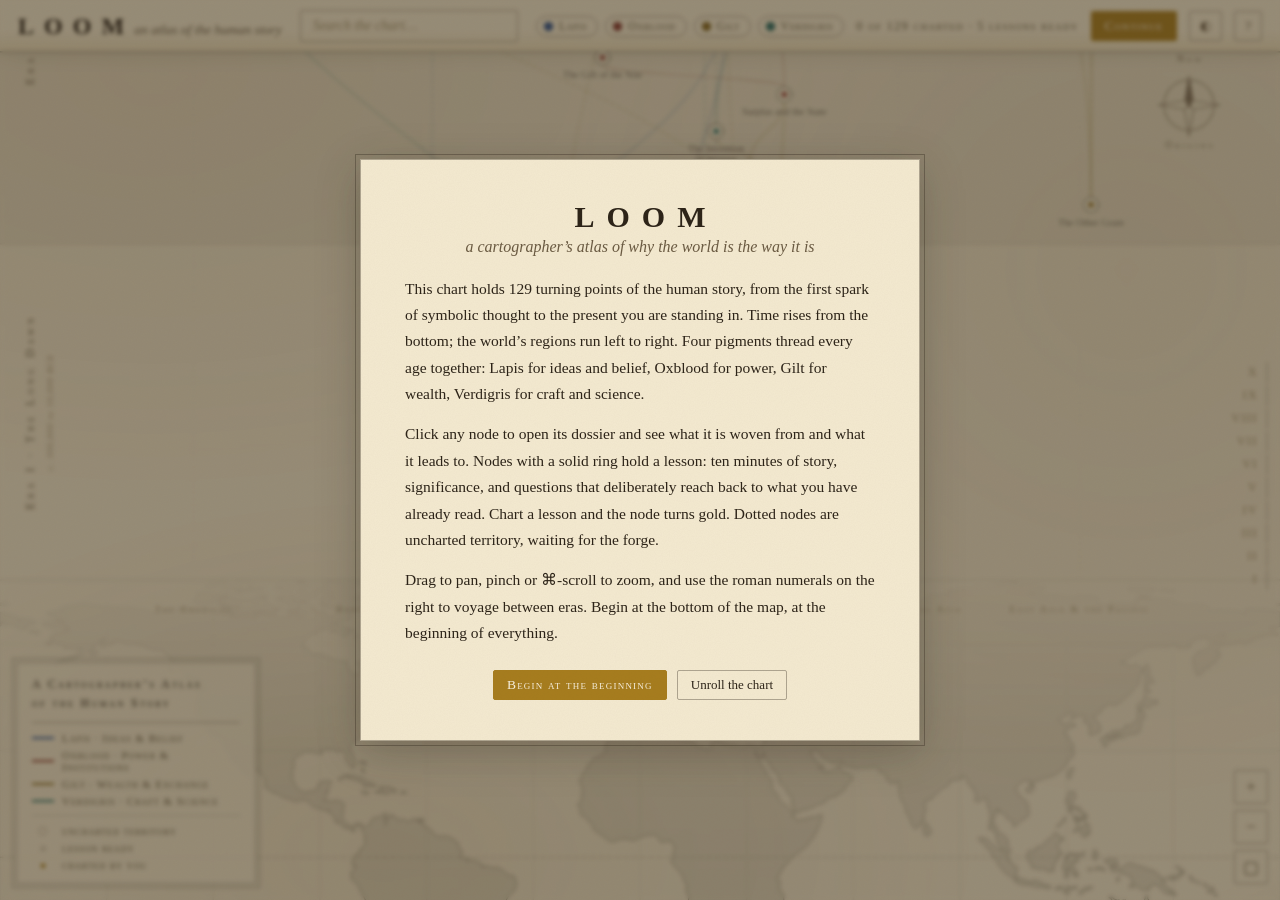
==== index.html @ 5917a0c5 "app: set the chart between two worlds Renders Natural Earth coastlines (public domain, 110m) as an e" ====
<!doctype html>
<html lang="en">
<head>
<meta charset="utf-8" />
<meta name="viewport" content="width=device-width, initial-scale=1" />
<title>Loom · A Cartographer’s Atlas of the Human Story</title>
<link rel="icon" href="data:image/svg+xml,%3Csvg xmlns='http://www.w3.org/2000/svg' viewBox='0 0 100 100'%3E%3Crect width='100' height='100' rx='18' fill='%23efe3c8'/%3E%3Cg stroke='%232c2318' fill='none' stroke-width='6'%3E%3Cpath d='M30 82 V 18 M50 82 V 18 M70 82 V 18' stroke='%23a67c1e'/%3E%3Cpath d='M18 34 H 82 M18 52 H 82 M18 70 H 82'/%3E%3C/g%3E%3C/svg%3E" />
<link rel="stylesheet" href="styles.css" />
</head>
<body>
  <header id="bar">
    <div class="bar-title">
      <h1>LOOM</h1>
      <span class="bar-sub">an atlas of the human story</span>
    </div>
    <div class="bar-search">
      <input id="search" type="search" placeholder="Search the chart…" autocomplete="off" spellcheck="false" />
      <div id="search-results" hidden></div>
    </div>
    <div class="bar-tools">
      <div id="thread-chips" title="Filter by thread"></div>
      <span id="progress" class="bar-progress"></span>
      <button id="continue-btn" class="btn btn-gilt">Continue</button>
      <button id="lamp-btn" class="btn btn-ghost" title="Lamplight (night) mode">◐</button>
      <button id="help-btn" class="btn btn-ghost" title="About this chart">?</button>
    </div>
  </header>

  <main id="chart-wrap">
    <svg id="chart" role="application" aria-label="The Loom chart"></svg>

    <nav id="era-rail" aria-label="Voyage to an era"></nav>

    <div id="compass" aria-hidden="true">
      <svg viewBox="0 0 100 100">
        <circle cx="50" cy="50" r="34" fill="none" stroke="currentColor" stroke-width="1.5" opacity=".8"/>
        <circle cx="50" cy="50" r="3" fill="currentColor"/>
        <path d="M50 8 L56 44 L50 50 L44 44 Z" fill="currentColor"/>
        <path d="M50 92 L56 56 L50 50 L44 56 Z" fill="none" stroke="currentColor" stroke-width="1.2"/>
        <path d="M8 50 L44 44 L50 50 L44 56 Z M92 50 L56 44 L50 50 L56 56 Z" fill="none" stroke="currentColor" stroke-width="1"/>
      </svg>
      <span class="compass-now">Now</span>
      <span class="compass-origins">Origins</span>
    </div>

    <div id="cartouche">
      <div class="cart-title">A Cartographer’s Atlas<br/>of the Human Story</div>
      <div class="cart-rule"></div>
      <div class="cart-legend" id="legend"></div>
    </div>

    <div id="zoom-tools">
      <button id="zoom-in" class="btn btn-ghost" title="Zoom in">+</button>
      <button id="zoom-out" class="btn btn-ghost" title="Zoom out">−</button>
      <button id="zoom-fit" class="btn btn-ghost" title="See the whole chart">▢</button>
    </div>

    <div id="tip" hidden></div>
  </main>

  <aside id="dossier" hidden></aside>

  <div id="reader" hidden></div>

  <div id="intro" hidden></div>

  <!-- data -->
  <script src="data/worldmap.js"></script>
  <script src="data/graph-core.js"></script>
  <script src="data/eras/01-long-dawn.js"></script>
  <script src="data/eras/02-seeds-and-cities.js"></script>
  <script src="data/eras/03-axial-age.js"></script>
  <script src="data/eras/04-empires-and-faiths.js"></script>
  <script src="data/eras/05-believing-world.js"></script>
  <script src="data/eras/06-woven-world.js"></script>
  <script src="data/eras/07-great-convergence.js"></script>
  <script src="data/eras/08-great-divergence.js"></script>
  <script src="data/eras/09-world-machine.js"></script>
  <script src="data/eras/10-unfinished-present.js"></script>
  <script src="data/lessons/_manifest.js"></script>

  <!-- app -->
  <script src="js/map.js"></script>
  <script src="js/reader.js"></script>
  <script src="js/app.js"></script>
  <script src="js/boot.js"></script>
</body>
</html>
---- styles.css ----
/* ============================================================
   LOOM · design system — a cartographer's atlas
   Pigments: Lapis (ideas) · Oxblood (power) · Gilt (wealth) · Verdigris (craft)
   ============================================================ */

:root {
  --parchment: #efe3c6;
  --parchment-deep: #e7d7b2;
  --paper: #f7efdd;
  --card: #f3e9d0;
  --ink: #2c2318;
  --ink-soft: #6a5a42;
  --ink-faint: #a08c68;
  --line: rgba(44, 35, 24, 0.35);
  --line-faint: rgba(44, 35, 24, 0.16);
  --gilt: #a67c1e;
  --gilt-bright: #c29b2a;
  --seal: #8c3b2e;
  --th-ideas: #34558b;
  --th-power: #8c3b2e;
  --th-wealth: #8a6a1f;
  --th-craft: #2e6e63;
  --shadow: 0 10px 40px rgba(44, 35, 24, 0.28);
  --serif: 'Iowan Old Style', 'Palatino Linotype', Palatino, 'Book Antiqua', Georgia, serif;
}

body.lamplight {
  --parchment: #211a10;
  --parchment-deep: #191307;
  --paper: #2a2214;
  --card: #251e11;
  --ink: #e8dbba;
  --ink-soft: #b5a37e;
  --ink-faint: #7c6c50;
  --line: rgba(232, 219, 186, 0.4);
  --line-faint: rgba(232, 219, 186, 0.14);
  --gilt: #c9a34a;
  --gilt-bright: #e0bc55;
  --seal: #c96f5c;
  --th-ideas: #7f97cf;
  --th-power: #cf7f6d;
  --th-wealth: #c9a34a;
  --th-craft: #6fae9f;
  --shadow: 0 10px 40px rgba(0, 0, 0, 0.6);
}

* { box-sizing: border-box; margin: 0; padding: 0; }

[hidden] { display: none !important; }

html, body { height: 100%; }

body {
  font-family: var(--serif);
  background: var(--parchment);
  color: var(--ink);
  overflow: hidden;
  transition: background 0.4s ease, color 0.4s ease;
}

/* aged-paper atmosphere: blotches + vignette, then grain over everything */
body::before {
  content: '';
  position: fixed; inset: 0; z-index: 0; pointer-events: none;
  background:
    radial-gradient(1200px 700px at 12% 8%, rgba(140, 100, 40, 0.07), transparent 60%),
    radial-gradient(900px 900px at 88% 30%, rgba(120, 80, 30, 0.06), transparent 60%),
    radial-gradient(1000px 600px at 30% 95%, rgba(140, 100, 40, 0.08), transparent 60%),
    radial-gradient(140% 120% at 50% 45%, transparent 55%, rgba(70, 48, 16, 0.16) 100%);
}
body::after {
  content: '';
  position: fixed; inset: 0; z-index: 300; pointer-events: none; opacity: 0.55;
  background-image: url("data:image/svg+xml,%3Csvg xmlns='http://www.w3.org/2000/svg' width='260' height='260'%3E%3Cfilter id='n'%3E%3CfeTurbulence type='fractalNoise' baseFrequency='0.85' numOctaves='2' stitchTiles='stitch'/%3E%3CfeColorMatrix values='0 0 0 0 0.2 0 0 0 0 0.15 0 0 0 0 0.05 0 0 0 0.06 0'/%3E%3C/filter%3E%3Crect width='260' height='260' filter='url(%23n)'/%3E%3C/svg%3E");
}

button { font-family: inherit; color: inherit; }

/* ---------------- header bar ---------------- */
#bar {
  position: relative; z-index: 20;
  display: flex; align-items: center; gap: 18px;
  padding: 10px 18px 9px;
  border-bottom: 1px solid var(--line);
  box-shadow: 0 1px 0 var(--line-faint), 0 4px 18px rgba(44, 35, 24, 0.1);
  background: linear-gradient(var(--parchment), var(--parchment) 60%, var(--parchment-deep));
}
.bar-title { display: flex; align-items: baseline; gap: 10px; white-space: nowrap; }
.bar-title h1 { font-size: 24px; letter-spacing: 0.42em; font-weight: 600; margin-right: -0.42em; }
.bar-sub { font-style: italic; color: var(--ink-soft); font-size: 13.5px; }

.bar-search { position: relative; flex: 1; max-width: 430px; }
#search {
  width: 100%; font-family: inherit; font-size: 14px; color: var(--ink);
  background: transparent; border: 1px solid var(--line);
  border-radius: 2px; padding: 7px 12px; outline: none;
}
#search::placeholder { color: var(--ink-faint); font-style: italic; }
#search:focus { border-color: var(--gilt); box-shadow: 0 0 0 1px var(--gilt); }
#search-results {
  position: absolute; top: calc(100% + 6px); left: 0; right: 0; z-index: 60;
  background: var(--card); border: 1px solid var(--line); border-radius: 2px;
  box-shadow: var(--shadow); max-height: 330px; overflow: auto;
}
.sr-item { padding: 9px 12px; cursor: pointer; border-bottom: 1px solid var(--line-faint); }
.sr-item:hover, .sr-item.active { background: var(--parchment-deep); }
.sr-item .sr-title { font-size: 14.5px; }
.sr-item .sr-meta { font-size: 11.5px; color: var(--ink-soft); font-variant: small-caps; letter-spacing: 0.08em; }

.bar-tools { display: flex; align-items: center; gap: 12px; margin-left: auto; }
.bar-progress { font-size: 12.5px; color: var(--ink-soft); font-variant: small-caps; letter-spacing: 0.1em; white-space: nowrap; }

#thread-chips { display: flex; gap: 7px; }
.chip {
  display: flex; align-items: center; gap: 6px;
  border: 1px solid var(--line); background: transparent; border-radius: 999px;
  padding: 3.5px 10px 3.5px 7px; font-size: 11.5px; cursor: pointer;
  color: var(--ink-soft); font-variant: small-caps; letter-spacing: 0.07em;
  transition: all 0.15s ease;
}
.chip .dot { width: 9px; height: 9px; border-radius: 50%; background: var(--c); box-shadow: inset 0 0 0 1px rgba(0,0,0,0.25); }
.chip.on { background: var(--c); color: var(--paper); border-color: var(--c); }
.chip.on .dot { background: var(--paper); }
body.lamplight .chip.on { color: #16110a; }

.btn {
  border: 1px solid var(--line); background: transparent; cursor: pointer;
  border-radius: 2px; padding: 6px 13px; font-size: 13px;
  transition: all 0.15s ease;
}
.btn:hover { border-color: var(--ink-soft); background: var(--parchment-deep); }
.btn-gilt {
  background: var(--gilt); border-color: var(--gilt); color: var(--paper);
  font-variant: small-caps; letter-spacing: 0.09em; font-size: 13.5px;
}
body.lamplight .btn-gilt { color: #16110a; }
.btn-gilt:hover { background: var(--gilt-bright); border-color: var(--gilt-bright); color: var(--paper); }
body.lamplight .btn-gilt:hover { color: #16110a; }
.btn-ghost { padding: 6px 10px; color: var(--ink-soft); }

/* ---------------- chart ---------------- */
#chart-wrap { position: relative; z-index: 5; height: calc(100vh - 52px); }
#chart { width: 100%; height: 100%; display: block; cursor: grab; touch-action: none; }
#chart.panning { cursor: grabbing; }

/* the world, engraved: a map band below the oldest era and above the newest,
   so the whole chart reads as history rising between two earths */
.world-layer { pointer-events: none; }
.world-land {
  fill: var(--ink);
  fill-opacity: 0.10;
  stroke: var(--ink);
  stroke-opacity: 0.62;
  stroke-width: 1.1;
  stroke-linejoin: round;
}
.world-graticule line { stroke: var(--ink); stroke-opacity: 0.14; stroke-width: 1; }
.world-equator { stroke: var(--ink); stroke-opacity: 0.22; stroke-width: 1.4; stroke-dasharray: 7 6; }
body.lamplight .world-land { fill-opacity: 0.11; stroke-opacity: 0.45; }

.era-band { fill: var(--ink); opacity: 0; }
.era-band.alt { opacity: 0.045; }
.era-rule { stroke: var(--line-faint); stroke-width: 1; }
.era-label { fill: var(--ink-soft); font-variant: small-caps; letter-spacing: 0.34em; font-size: 15px; }
.era-span { fill: var(--ink-faint); font-size: 11px; letter-spacing: 0.12em; font-style: italic; }

.meridian { stroke: var(--line-faint); stroke-width: 1; stroke-dasharray: 1 7; }
.meridian-label { fill: var(--ink-faint); font-variant: small-caps; letter-spacing: 0.26em; font-size: 11.5px; text-anchor: middle; }

.wire { fill: none; stroke: var(--c, var(--ink-faint)); stroke-width: 1.3; opacity: 0.34; transition: opacity 0.25s ease, stroke-width 0.25s ease; }
.wire.t-echoes { stroke-dasharray: 5 4; }
.wire.t-collides { stroke-dasharray: 8 3 2 3; }

.node { cursor: pointer; }
.node .halo { fill: none; stroke: var(--gilt-bright); stroke-width: 2; opacity: 0; }
.node .core { fill: var(--parchment); stroke: var(--ink); stroke-width: 1.6; transition: fill 0.3s ease; }
.node.seed .core { stroke-dasharray: 2.6 2.8; stroke-width: 1.3; }
.node.seed .label { opacity: 0.72; }
.node.written .core { stroke-width: 2.2; }
.node .pip { fill: var(--c, var(--ink-faint)); }
.node.read .core { fill: var(--gilt); stroke-width: 2.2; }
.node.read .pip { fill: var(--paper); }
.node.next .halo { opacity: 1; animation: breathe 2.6s ease-in-out infinite; }
@keyframes breathe {
  0%, 100% { stroke-width: 2; r: 15; opacity: 0.9; }
  50% { stroke-width: 1; r: 20; opacity: 0.25; }
}
.node .label {
  fill: var(--ink); font-size: 12.5px; text-anchor: middle;
  paint-order: stroke; stroke: var(--parchment); stroke-width: 3px; stroke-linejoin: round;
  pointer-events: none;
}
.node .hit { fill: transparent; }

/* zoom tiers: hide labels when far out */
#chart.far .label { display: none; }
#chart.far .wire { stroke-width: 2; }

/* focus mode: hovering/selecting a node dims the rest of the world */
#chart.focused .wire { opacity: 0.05; }
#chart.focused .wire.lit { opacity: 0.95; stroke-width: 2; }
#chart.focused .node { opacity: 0.3; }
#chart.focused .node.lit { opacity: 1; }
#chart.focused.far .node.lit .label { display: block; }

/* thread filters */
#chart.filtered .node:not(.th-match) { opacity: 0.16; }
#chart.filtered .wire:not(.th-match) { opacity: 0.04; }

.node.selected .core { stroke: var(--gilt); stroke-width: 3; }

/* ---------------- overlays on the chart ---------------- */
#era-rail {
  position: absolute; right: 12px; top: 50%; transform: translateY(-50%); z-index: 15;
  display: flex; flex-direction: column; gap: 2px;
}
.rail-era {
  border: none; background: transparent; cursor: pointer;
  font-family: inherit; font-size: 12px; color: var(--ink-faint);
  padding: 3px 8px; text-align: right; letter-spacing: 0.12em;
  border-right: 2px solid var(--line-faint); border-radius: 0;
  transition: all 0.15s ease;
}
.rail-era:hover, .rail-era.here { color: var(--ink); border-right-color: var(--gilt); }

#compass {
  position: absolute; top: 16px; right: 54px; z-index: 10; width: 74px;
  color: var(--ink-soft); opacity: 0.85; pointer-events: none; text-align: center;
}
#compass svg { width: 74px; height: 74px; display: block; }
.compass-now, .compass-origins {
  display: block; font-size: 9.5px; font-variant: small-caps; letter-spacing: 0.3em; margin-left: 0.3em;
}
.compass-now { margin-top: -76px; transform: translateY(-12px); }
.compass-origins { transform: translateY(64px); }

#cartouche {
  position: absolute; left: 16px; bottom: 16px; z-index: 10;
  border: 1px solid var(--line); outline: 1px solid var(--line); outline-offset: 3px;
  background: color-mix(in srgb, var(--parchment) 82%, transparent);
  backdrop-filter: blur(2px);
  padding: 12px 15px; max-width: 240px;
}
.cart-title { font-variant: small-caps; letter-spacing: 0.2em; font-size: 12px; line-height: 1.6; }
.cart-rule { height: 1px; background: var(--line); margin: 9px 0; }
.cart-legend { display: grid; gap: 5px; font-size: 11px; color: var(--ink-soft); }
.leg-row { display: flex; align-items: center; gap: 8px; }
.leg-swatch { width: 22px; height: 0; border-top: 2px solid var(--c); flex: none; }
.leg-dot { width: 10px; height: 10px; border-radius: 50%; flex: none; }
.leg-name { font-variant: small-caps; letter-spacing: 0.09em; }
.leg-sep { height: 1px; background: var(--line-faint); margin: 3px 0; }

#zoom-tools { position: absolute; right: 12px; bottom: 16px; z-index: 15; display: flex; flex-direction: column; gap: 6px; }
#zoom-tools .btn { width: 34px; height: 34px; padding: 0; font-size: 17px; background: color-mix(in srgb, var(--parchment) 82%, transparent); }

#tip {
  position: fixed; z-index: 80; pointer-events: none;
  background: var(--ink); color: var(--parchment);
  padding: 7px 11px; border-radius: 2px; font-size: 12.5px; max-width: 280px;
  box-shadow: var(--shadow);
}
#tip .tip-date { opacity: 0.65; font-size: 11px; font-variant: small-caps; letter-spacing: 0.1em; }

/* ---------------- dossier panel ---------------- */
#dossier {
  position: fixed; top: 64px; right: 12px; bottom: 12px; width: 400px; z-index: 40;
  background: var(--card);
  border: 1px solid var(--line); outline: 1px solid var(--line); outline-offset: 3px;
  box-shadow: var(--shadow);
  overflow-y: auto; padding: 22px 24px 26px;
  animation: dossier-in 0.22s ease;
}
@keyframes dossier-in { from { transform: translateX(24px); opacity: 0; } to { transform: none; opacity: 1; } }

.dos-close {
  position: absolute; top: 10px; right: 10px;
  border: none; background: none; font-size: 19px; cursor: pointer; color: var(--ink-faint); padding: 4px 8px;
}
.dos-close:hover { color: var(--ink); }
.dos-era { font-size: 11px; font-variant: small-caps; letter-spacing: 0.22em; color: var(--gilt); }
.dos-title { font-size: 26px; line-height: 1.15; margin: 7px 0 3px; font-weight: 600; }
.dos-date { font-size: 13px; color: var(--ink-soft); font-style: italic; }
.dos-region { font-size: 11px; color: var(--ink-faint); font-variant: small-caps; letter-spacing: 0.16em; margin-top: 2px; }
.dos-threads { display: flex; gap: 6px; flex-wrap: wrap; margin: 12px 0; }
.dos-thread {
  font-size: 10.5px; font-variant: small-caps; letter-spacing: 0.1em;
  color: var(--paper); background: var(--c); border-radius: 999px; padding: 2.5px 9px;
}
body.lamplight .dos-thread { color: #16110a; }
.dos-hook { font-style: italic; font-size: 15.5px; line-height: 1.5; color: var(--ink-soft); margin: 12px 0; }
.dos-summary { font-size: 14.5px; line-height: 1.62; margin-bottom: 16px; }
.dos-head {
  font-size: 11.5px; font-variant: small-caps; letter-spacing: 0.24em; color: var(--ink-soft);
  border-bottom: 1px solid var(--line-faint); padding-bottom: 5px; margin: 18px 0 10px;
}
.dos-conn { margin-bottom: 12px; }
.conn-link {
  background: none; border: none; padding: 0; cursor: pointer;
  font-family: inherit; font-size: 14px; color: var(--ink); text-align: left;
}
.conn-link:hover { color: var(--gilt); }
.conn-link .conn-type { font-size: 10.5px; font-variant: small-caps; letter-spacing: 0.12em; color: var(--c, var(--ink-faint)); margin-right: 6px; }
.conn-why { font-size: 12.5px; color: var(--ink-soft); line-height: 1.5; margin-top: 2px; }
.dos-cta { margin-top: 20px; }
.dos-cta .btn { width: 100%; padding: 11px; font-size: 15px; }
.dos-charted { text-align: center; font-size: 12px; color: var(--gilt); font-variant: small-caps; letter-spacing: 0.18em; margin-top: 8px; }
.dos-forge {
  border: 1px dashed var(--line); padding: 12px 14px; margin-top: 8px; font-size: 13px; color: var(--ink-soft); line-height: 1.55;
}
.dos-forge code {
  display: block; font-size: 12.5px; background: var(--parchment-deep); color: var(--ink);
  padding: 6px 9px; margin: 8px 0 4px; border-radius: 2px; user-select: all;
}
.dos-forge .forge-hint { font-size: 11.5px; color: var(--ink-faint); font-style: italic; }

/* ---------------- reader ---------------- */
#reader {
  position: fixed; inset: 0; z-index: 100; overflow-y: auto;
  background: var(--paper);
}
.reader-close {
  position: fixed; top: 18px; right: 22px; z-index: 110;
  border: 1px solid var(--line); background: var(--paper); border-radius: 50%;
  width: 40px; height: 40px; font-size: 17px; cursor: pointer; color: var(--ink-soft);
}
.reader-close:hover { color: var(--ink); border-color: var(--ink-soft); }
.page { max-width: 680px; margin: 0 auto; padding: 64px 28px 120px; }
.page-era { text-align: center; font-size: 12px; font-variant: small-caps; letter-spacing: 0.3em; color: var(--gilt); }
.page-title { text-align: center; font-size: 40px; line-height: 1.12; font-weight: 600; margin: 14px 0 8px; }
.page-date { text-align: center; font-style: italic; color: var(--ink-soft); font-size: 15px; }
.page-threads { display: flex; justify-content: center; gap: 7px; margin: 14px 0 8px; }
.page-context {
  text-align: center; font-style: italic; color: var(--ink-soft); font-size: 14.5px;
  margin: 26px 0 10px;
}
.orn { text-align: center; color: var(--gilt); font-size: 15px; letter-spacing: 0.6em; margin: 30px 0; }
.page p { font-size: 17.5px; line-height: 1.74; margin-bottom: 1.15em; }
.page .story p:first-of-type::first-letter {
  font-size: 3.4em; line-height: 0.82; float: left; padding: 6px 8px 0 0; color: var(--gilt); font-weight: 600;
}
.sec-head {
  font-size: 13px; font-variant: small-caps; letter-spacing: 0.3em; color: var(--ink-soft);
  text-align: center; margin: 34px 0 18px;
}
.threads-out { list-style: none; }
.threads-out li { margin-bottom: 14px; font-size: 15.5px; line-height: 1.6; }
.threads-out .conn-link { font-size: 16px; }
.threads-out .conn-why { font-size: 14px; }

.q { border: 1px solid var(--line-faint); padding: 16px 18px; margin-bottom: 14px; background: color-mix(in srgb, var(--card) 55%, transparent); }
.q-tag { font-size: 10.5px; font-variant: small-caps; letter-spacing: 0.14em; color: var(--paper); background: var(--ink-soft); padding: 2px 8px; border-radius: 999px; }
.q-tag.t-callback { background: var(--th-ideas); }
.q-tag.t-why { background: var(--th-craft); }
.q-callback-chip {
  font-size: 11.5px; color: var(--ink-soft); font-style: italic; margin-left: 8px;
}
.q-prompt { font-size: 16px; line-height: 1.55; margin: 9px 0 12px; }
.q-reveal { font-size: 12.5px; }
.q-answer { font-size: 15px; line-height: 1.65; color: var(--ink-soft); border-left: 2px solid var(--gilt); padding-left: 13px; margin-top: 11px; }
.q-marks { display: flex; gap: 8px; margin-top: 11px; }
.q-marks .btn { font-size: 12px; padding: 4px 11px; }
.q-marks .btn.picked-yes { background: var(--th-craft); border-color: var(--th-craft); color: var(--paper); }
.q-marks .btn.picked-no { background: var(--seal); border-color: var(--seal); color: var(--paper); }
body.lamplight .q-marks .btn.picked-yes, body.lamplight .q-marks .btn.picked-no { color: #16110a; }

.deeper { list-style: none; }
.deeper li { font-size: 15px; line-height: 1.6; margin-bottom: 9px; padding-left: 20px; position: relative; color: var(--ink-soft); }
.deeper li::before { content: '❧'; position: absolute; left: 0; color: var(--gilt); }

.page-foot { margin-top: 44px; text-align: center; }
.chart-it { font-size: 16px; padding: 13px 34px; }
.next-up { margin-top: 18px; font-size: 14px; color: var(--ink-soft); }
.next-up button { margin-left: 8px; }

/* wax seal moment */
#seal {
  position: fixed; inset: 0; z-index: 150; display: flex; align-items: center; justify-content: center;
  background: rgba(44, 35, 24, 0.25); animation: seal-fade 1.5s ease forwards;
}
#seal .seal-disc {
  width: 150px; height: 150px; border-radius: 50%;
  background: radial-gradient(circle at 38% 32%, #a8503f, var(--seal) 60%, #5e2418);
  display: flex; align-items: center; justify-content: center;
  color: #f3e0c0; font-variant: small-caps; letter-spacing: 0.2em; font-size: 15px;
  box-shadow: 0 6px 30px rgba(0,0,0,0.4), inset 0 0 0 6px rgba(243, 224, 192, 0.18);
  animation: seal-press 0.5s cubic-bezier(0.2, 1.6, 0.4, 1);
}
@keyframes seal-press { from { transform: scale(2.6); opacity: 0; } to { transform: scale(1); opacity: 1; } }
@keyframes seal-fade { 0%, 70% { opacity: 1; } 100% { opacity: 0; } }

/* ---------------- intro ---------------- */
#intro {
  position: fixed; inset: 0; z-index: 200; display: flex; align-items: center; justify-content: center;
  background: rgba(44, 35, 24, 0.45); backdrop-filter: blur(2px); padding: 20px;
}
.intro-card {
  max-width: 560px; background: var(--card); padding: 40px 44px;
  border: 1px solid var(--line); outline: 1px solid var(--line); outline-offset: 4px;
  box-shadow: var(--shadow); text-align: center;
}
.intro-card h2 { font-size: 30px; letter-spacing: 0.4em; margin-bottom: 4px; margin-right: -0.4em; }
.intro-card .intro-sub { font-style: italic; color: var(--ink-soft); margin-bottom: 20px; }
.intro-card p { font-size: 15.5px; line-height: 1.7; margin-bottom: 14px; text-align: left; }
.intro-actions { display: flex; gap: 10px; justify-content: center; margin-top: 24px; flex-wrap: wrap; }

/* ---------------- responsive ---------------- */
@media (max-width: 900px) {
  .bar-sub, #cartouche, #compass { display: none; }
  #dossier { left: 12px; width: auto; top: auto; height: 62vh; }
  .bar-search { max-width: none; }
  #bar { flex-wrap: wrap; gap: 10px; }
}
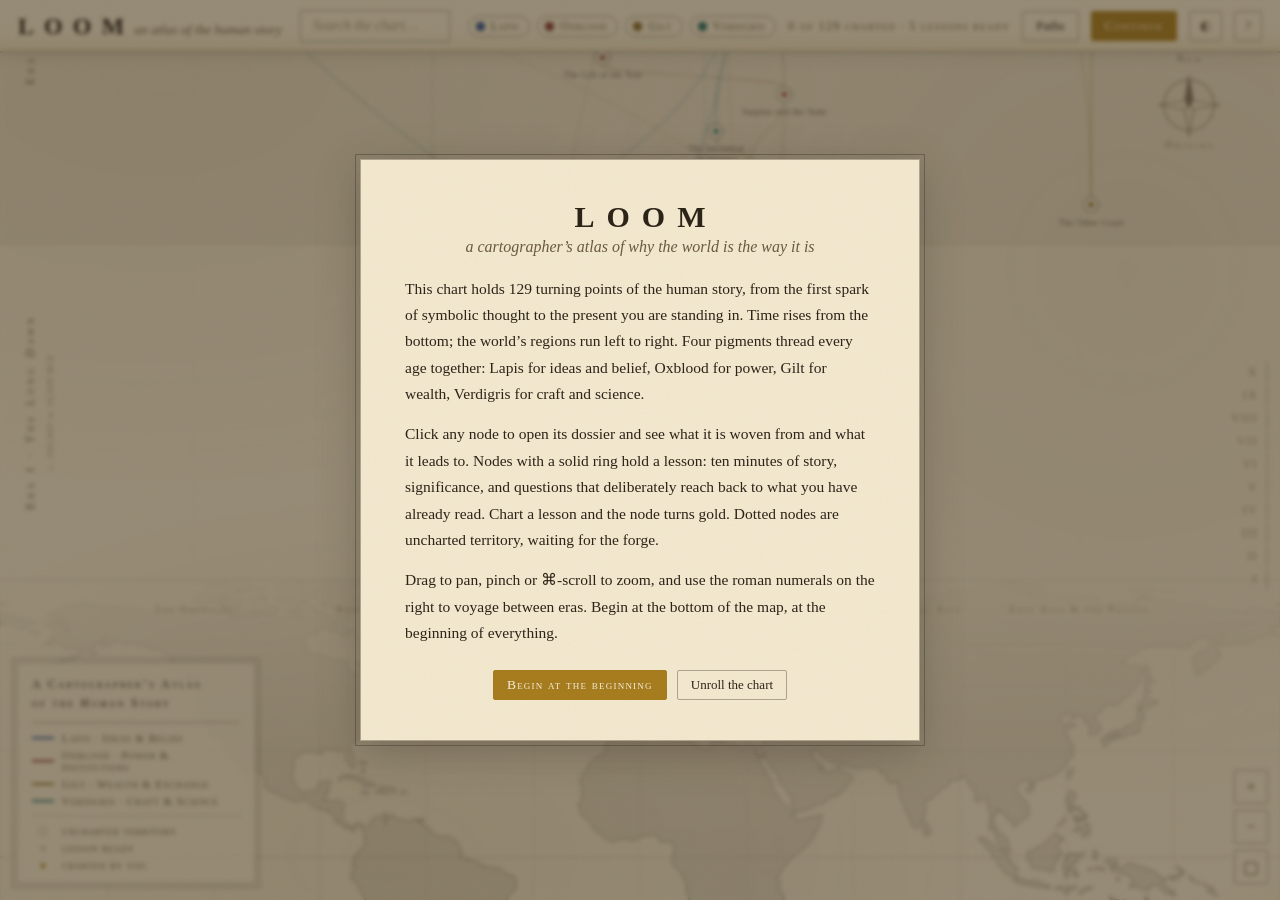
==== commit 90d7011e: "app: add paths, the other ways through the chart Two traversals besides the main chronological seque" ====
--- a/index.html
+++ b/index.html
@@ -20,6 +20,7 @@
     <div class="bar-tools">
       <div id="thread-chips" title="Filter by thread"></div>
       <span id="progress" class="bar-progress"></span>
+      <button id="paths-btn" class="btn" title="Other ways through the chart">Paths</button>
       <button id="continue-btn" class="btn btn-gilt">Continue</button>
       <button id="lamp-btn" class="btn btn-ghost" title="Lamplight (night) mode">◐</button>
       <button id="help-btn" class="btn btn-ghost" title="About this chart">?</button>
@@ -56,7 +57,10 @@
     </div>
 
     <div id="tip" hidden></div>
+    <div id="path-bar" hidden></div>
   </main>
+
+  <div id="paths" hidden></div>
 
   <aside id="dossier" hidden></aside>
 
@@ -82,6 +86,7 @@
   <!-- app -->
   <script src="js/map.js"></script>
   <script src="js/reader.js"></script>
+  <script src="js/paths.js"></script>
   <script src="js/app.js"></script>
   <script src="js/boot.js"></script>
 </body>
--- a/styles.css
+++ b/styles.css
@@ -207,6 +207,51 @@
 #chart.filtered .node:not(.th-match) { opacity: 0.16; }
 #chart.filtered .wire:not(.th-match) { opacity: 0.04; }
 
+/* path mode: only the route is lit */
+#chart.pathed .node:not(.on-path) { opacity: 0.1; }
+#chart.pathed .wire:not(.on-path) { opacity: 0.03; }
+#chart.pathed .wire.on-path { opacity: 0.9; stroke-width: 2.1; }
+
+#path-bar {
+  position: absolute; left: 50%; bottom: 18px; transform: translateX(-50%); z-index: 18;
+  display: flex; align-items: center; gap: 12px;
+  padding: 8px 10px 8px 12px;
+  background: color-mix(in srgb, var(--card) 94%, transparent);
+  border: 1px solid var(--line); outline: 1px solid var(--line); outline-offset: 3px;
+  box-shadow: var(--shadow); backdrop-filter: blur(3px);
+}
+.path-step { width: 32px; height: 32px; padding: 0; font-size: 17px; line-height: 1; }
+.path-step:disabled { opacity: 0.3; cursor: default; }
+.path-mid { min-width: 240px; text-align: center; }
+.path-title { font-variant: small-caps; letter-spacing: 0.13em; font-size: 12.5px; color: var(--gilt); }
+.path-where { font-size: 13.5px; margin-top: 1px; }
+.path-quit { font-size: 11.5px; padding: 5px 10px; color: var(--ink-soft); font-variant: small-caps; letter-spacing: 0.08em; }
+
+/* paths chooser */
+#paths {
+  position: fixed; inset: 0; z-index: 200; display: flex; align-items: center; justify-content: center;
+  background: rgba(44, 35, 24, 0.45); backdrop-filter: blur(2px); padding: 20px;
+}
+.paths-card {
+  position: relative; max-width: 620px; width: 100%; max-height: 86vh; overflow-y: auto;
+  background: var(--card); padding: 32px 36px 30px;
+  border: 1px solid var(--line); outline: 1px solid var(--line); outline-offset: 4px;
+  box-shadow: var(--shadow);
+}
+.paths-h { font-size: 26px; margin-bottom: 6px; }
+.paths-sub { font-size: 14.5px; line-height: 1.62; color: var(--ink-soft); }
+.paths-threads, .paths-roots { display: grid; gap: 7px; }
+.path-opt {
+  display: flex; align-items: flex-start; gap: 11px; text-align: left;
+  border: 1px solid var(--line-faint); background: transparent; cursor: pointer;
+  padding: 10px 12px; font-family: inherit; transition: all 0.15s ease;
+}
+.path-opt:hover { border-color: var(--c); background: var(--parchment-deep); }
+.path-swatch { width: 10px; height: 10px; border-radius: 50%; background: var(--c); flex: none; margin-top: 5px; }
+.path-opt-text { display: block; }
+.path-opt-title { display: block; font-size: 15px; }
+.path-opt-meta { display: block; font-size: 12px; color: var(--ink-soft); margin-top: 2px; line-height: 1.45; }
+
 .node.selected .core { stroke: var(--gilt); stroke-width: 3; }
 
 /* ---------------- overlays on the chart ---------------- */
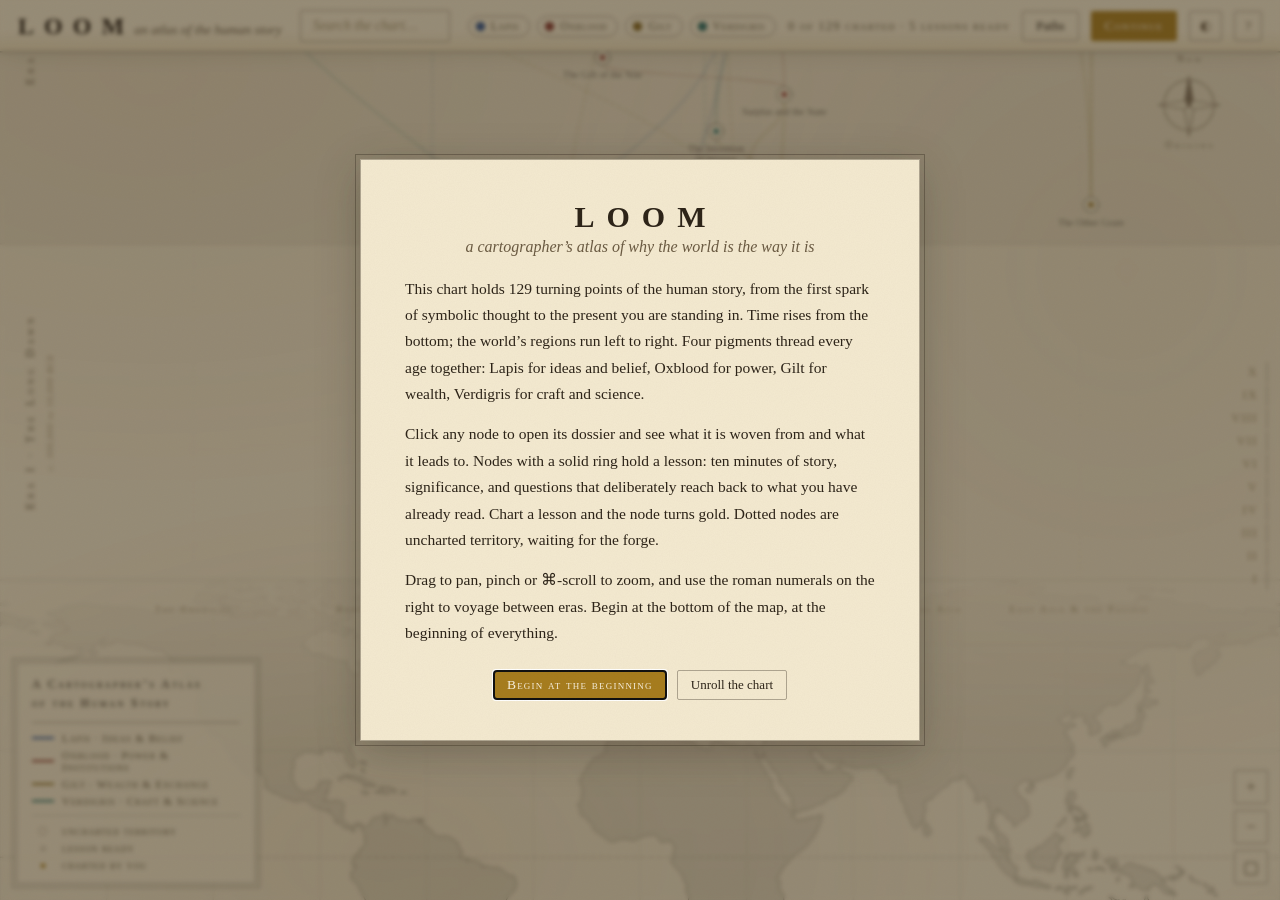
==== commit b31b4251: "app: polish touch and accessible overlays" ====
--- a/index.html
+++ b/index.html
@@ -19,11 +19,12 @@
     </div>
     <div class="bar-tools">
       <div id="thread-chips" title="Filter by thread"></div>
-      <span id="progress" class="bar-progress"></span>
+      <span id="progress" class="bar-progress" role="status" aria-live="polite" aria-atomic="true"></span>
+      <span id="streak" class="bar-streak" hidden></span>
       <button id="paths-btn" class="btn" title="Other ways through the chart">Paths</button>
       <button id="continue-btn" class="btn btn-gilt">Continue</button>
-      <button id="lamp-btn" class="btn btn-ghost" title="Lamplight (night) mode">◐</button>
-      <button id="help-btn" class="btn btn-ghost" title="About this chart">?</button>
+      <button id="lamp-btn" class="btn btn-ghost" title="Turn on lamplight mode" aria-label="Turn on lamplight mode" aria-pressed="false">◐</button>
+      <button id="help-btn" class="btn btn-ghost" title="About this chart" aria-label="About this chart">?</button>
     </div>
   </header>
 
@@ -51,22 +52,22 @@
     </div>
 
     <div id="zoom-tools">
-      <button id="zoom-in" class="btn btn-ghost" title="Zoom in">+</button>
-      <button id="zoom-out" class="btn btn-ghost" title="Zoom out">−</button>
-      <button id="zoom-fit" class="btn btn-ghost" title="See the whole chart">▢</button>
+      <button id="zoom-in" class="btn btn-ghost" title="Zoom in" aria-label="Zoom in">+</button>
+      <button id="zoom-out" class="btn btn-ghost" title="Zoom out" aria-label="Zoom out">−</button>
+      <button id="zoom-fit" class="btn btn-ghost" title="See the whole chart" aria-label="See the whole chart">▢</button>
     </div>
 
     <div id="tip" hidden></div>
     <div id="path-bar" hidden></div>
   </main>
 
-  <div id="paths" hidden></div>
+  <div id="paths" role="dialog" aria-modal="true" aria-label="Other ways through the chart" hidden></div>
 
-  <aside id="dossier" hidden></aside>
+  <aside id="dossier" aria-label="Selected turning point" hidden></aside>
 
-  <div id="reader" hidden></div>
+  <div id="reader" role="dialog" aria-modal="true" aria-label="Lesson reading room" hidden></div>
 
-  <div id="intro" hidden></div>
+  <div id="intro" role="dialog" aria-modal="true" aria-label="About Loom" hidden></div>
 
   <!-- data -->
   <script src="data/worldmap.js"></script>
--- a/styles.css
+++ b/styles.css
@@ -55,6 +55,8 @@
   background: var(--parchment);
   color: var(--ink);
   overflow: hidden;
+  display: flex;
+  flex-direction: column;
   transition: background 0.4s ease, color 0.4s ease;
 }
 
@@ -79,6 +81,7 @@
 /* ---------------- header bar ---------------- */
 #bar {
   position: relative; z-index: 20;
+  flex: none;
   display: flex; align-items: center; gap: 18px;
   padding: 10px 18px 9px;
   border-bottom: 1px solid var(--line);
@@ -109,6 +112,11 @@
 
 .bar-tools { display: flex; align-items: center; gap: 12px; margin-left: auto; }
 .bar-progress { font-size: 12.5px; color: var(--ink-soft); font-variant: small-caps; letter-spacing: 0.1em; white-space: nowrap; }
+.bar-streak {
+  font-size: 12.5px; color: var(--gilt); letter-spacing: 0.08em; white-space: nowrap;
+  border: 1px solid var(--line-faint); border-radius: 999px; padding: 2px 9px;
+  cursor: default;
+}
 
 #thread-chips { display: flex; gap: 7px; }
 .chip {
@@ -139,7 +147,7 @@
 .btn-ghost { padding: 6px 10px; color: var(--ink-soft); }
 
 /* ---------------- chart ---------------- */
-#chart-wrap { position: relative; z-index: 5; height: calc(100vh - 52px); }
+#chart-wrap { position: relative; z-index: 5; flex: 1 1 auto; min-height: 0; }
 #chart { width: 100%; height: 100%; display: block; cursor: grab; touch-action: none; }
 #chart.panning { cursor: grabbing; }
 
@@ -437,6 +445,7 @@
 #intro {
   position: fixed; inset: 0; z-index: 200; display: flex; align-items: center; justify-content: center;
   background: rgba(44, 35, 24, 0.45); backdrop-filter: blur(2px); padding: 20px;
+  overflow-y: auto;
 }
 .intro-card {
   max-width: 560px; background: var(--card); padding: 40px 44px;
@@ -452,6 +461,53 @@
 @media (max-width: 900px) {
   .bar-sub, #cartouche, #compass { display: none; }
   #dossier { left: 12px; width: auto; top: auto; height: 62vh; }
-  .bar-search { max-width: none; }
-  #bar { flex-wrap: wrap; gap: 10px; }
-}
+  #bar {
+    display: grid; grid-template-columns: auto minmax(0, 1fr); gap: 8px 10px;
+    padding: 8px 10px;
+  }
+  .bar-search { max-width: none; min-width: 0; }
+  .bar-tools {
+    grid-column: 1 / -1; width: 100%; min-width: 0; margin-left: 0;
+    gap: 8px; overflow-x: auto; scrollbar-width: none;
+  }
+  .bar-tools::-webkit-scrollbar { display: none; }
+  #intro { align-items: flex-start; padding: 16px; }
+  .intro-card { width: 100%; margin: 0; }
+}
+
+@media (max-width: 560px) {
+  .bar-title h1 { font-size: 20px; }
+  .bar-progress { display: none; }
+  #thread-chips { gap: 5px; }
+  .chip { font-size: 0; gap: 0; padding: 5px; }
+  .chip .dot { width: 10px; height: 10px; }
+  .btn { padding: 6px 10px; }
+  #dossier { left: 8px; right: 8px; bottom: 8px; height: 68vh; padding: 20px 18px 24px; }
+  body.path-active #dossier {
+    bottom: var(--path-bar-clearance, 88px);
+    height: calc(100vh - var(--path-bar-clearance, 88px) - var(--mobile-header-height, 94px) - 8px);
+    max-height: 68vh;
+  }
+  .paths-card { padding: 28px 20px 24px; }
+  #path-bar { left: 8px; right: 8px; bottom: 8px; transform: none; gap: 7px; }
+  .path-mid { min-width: 0; flex: 1; }
+  .path-quit { padding: 5px 7px; }
+  .intro-card { padding: 28px 22px; }
+  .intro-card h2 { font-size: 26px; }
+  .intro-card p { font-size: 14.5px; line-height: 1.62; }
+  .page { padding: 58px 20px 96px; }
+  .page-title { font-size: 34px; }
+  .page p { font-size: 17px; line-height: 1.7; }
+  .q { padding: 14px; }
+  .next-up button { display: block; margin: 10px auto 0; }
+}
+
+@media (max-width: 360px) {
+  .bar-tools { gap: 4px; overflow-x: visible; }
+  #thread-chips { gap: 3px; }
+  .chip { padding: 4px; }
+  .chip .dot { width: 9px; height: 9px; }
+  .btn { padding: 5px 7px; }
+  .btn-gilt { font-size: 12px; letter-spacing: 0.07em; }
+  .btn-ghost { padding: 5px 7px; }
+}
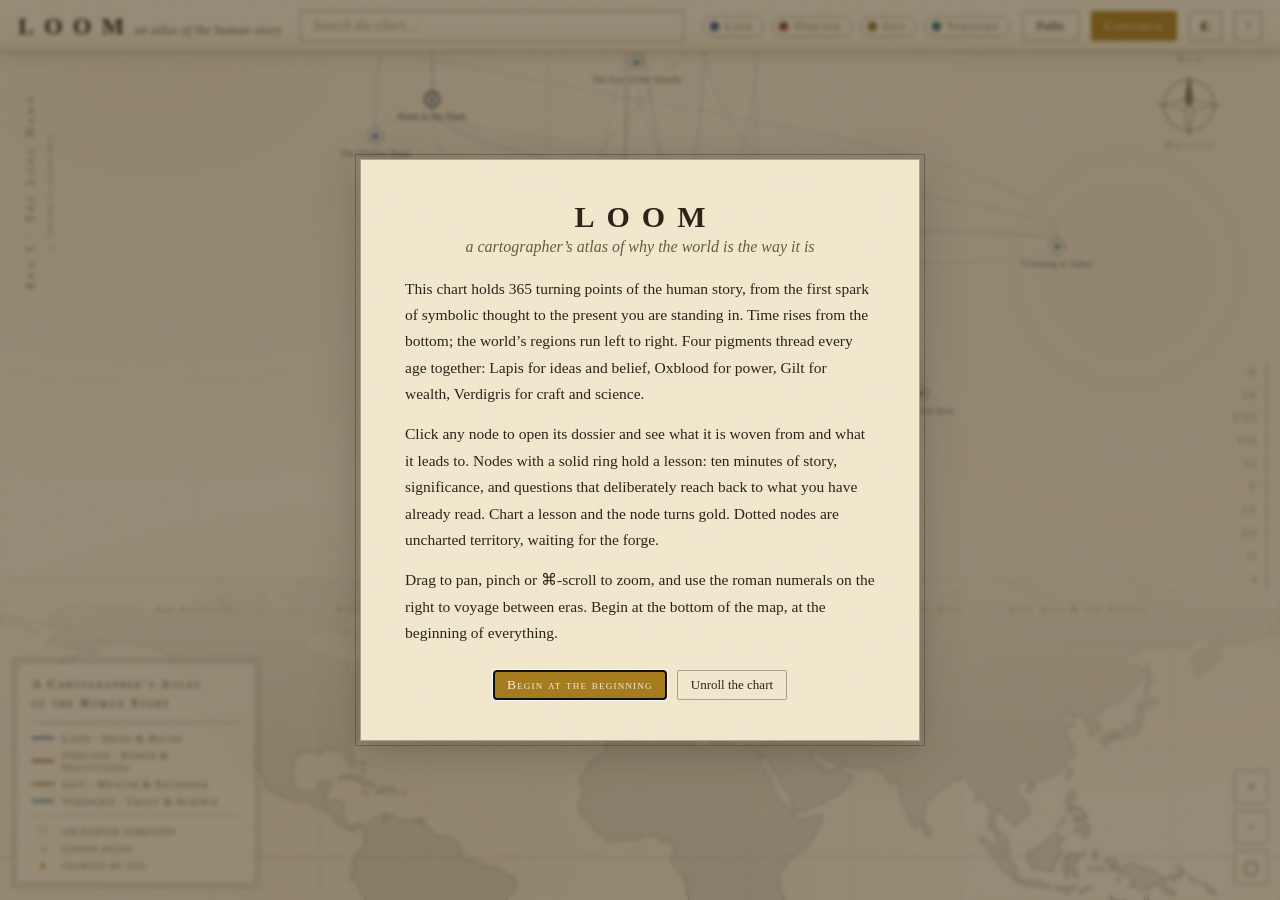
==== commit 426247fb: "mobile: fingertip tap targets, header squeeze fix, safe areas, iOS viewport Node hit circles hold a " ====
--- a/index.html
+++ b/index.html
@@ -2,8 +2,9 @@
 <html lang="en">
 <head>
 <meta charset="utf-8" />
-<meta name="viewport" content="width=device-width, initial-scale=1" />
+<meta name="viewport" content="width=device-width, initial-scale=1, viewport-fit=cover" />
 <title>Loom · A Cartographer’s Atlas of the Human Story</title>
+<meta name="theme-color" id="theme-color" content="#efe3c6" />
 <link rel="icon" href="data:image/svg+xml,%3Csvg xmlns='http://www.w3.org/2000/svg' viewBox='0 0 100 100'%3E%3Crect width='100' height='100' rx='18' fill='%23efe3c8'/%3E%3Cg stroke='%232c2318' fill='none' stroke-width='6'%3E%3Cpath d='M30 82 V 18 M50 82 V 18 M70 82 V 18' stroke='%23a67c1e'/%3E%3Cpath d='M18 34 H 82 M18 52 H 82 M18 70 H 82'/%3E%3C/g%3E%3C/svg%3E" />
 <link rel="stylesheet" href="styles.css" />
 </head>
--- a/styles.css
+++ b/styles.css
@@ -92,7 +92,7 @@
 .bar-title h1 { font-size: 24px; letter-spacing: 0.42em; font-weight: 600; margin-right: -0.42em; }
 .bar-sub { font-style: italic; color: var(--ink-soft); font-size: 13.5px; }
 
-.bar-search { position: relative; flex: 1; max-width: 430px; }
+.bar-search { position: relative; flex: 1; max-width: 430px; min-width: 150px; }
 #search {
   width: 100%; font-family: inherit; font-size: 14px; color: var(--ink);
   background: transparent; border: 1px solid var(--line);
@@ -102,6 +102,7 @@
 #search:focus { border-color: var(--gilt); box-shadow: 0 0 0 1px var(--gilt); }
 #search-results {
   position: absolute; top: calc(100% + 6px); left: 0; right: 0; z-index: 60;
+  min-width: min(280px, calc(100vw - 24px));
   background: var(--card); border: 1px solid var(--line); border-radius: 2px;
   box-shadow: var(--shadow); max-height: 330px; overflow: auto;
 }
@@ -198,7 +199,10 @@
   paint-order: stroke; stroke: var(--parchment); stroke-width: 3px; stroke-linejoin: round;
   pointer-events: none;
 }
-.node .hit { fill: transparent; }
+/* r is driven by --hit-r (set in js/map.js on zoom) so the invisible tap
+   target never shrinks below a fingertip on screen; the r=18 attribute is the
+   floor for browsers without SVG geometry-property support */
+.node .hit { fill: transparent; r: var(--hit-r, 18px); }
 
 /* zoom tiers: hide labels when far out */
 #chart.far .label { display: none; }
@@ -241,7 +245,7 @@
   background: rgba(44, 35, 24, 0.45); backdrop-filter: blur(2px); padding: 20px;
 }
 .paths-card {
-  position: relative; max-width: 620px; width: 100%; max-height: 86vh; overflow-y: auto;
+  position: relative; max-width: 620px; width: 100%; max-height: 86vh; max-height: 86dvh; overflow-y: auto;
   background: var(--card); padding: 32px 36px 30px;
   border: 1px solid var(--line); outline: 1px solid var(--line); outline-offset: 4px;
   box-shadow: var(--shadow);
@@ -419,6 +423,12 @@
 .deeper { list-style: none; }
 .deeper li { font-size: 15px; line-height: 1.6; margin-bottom: 9px; padding-left: 20px; position: relative; color: var(--ink-soft); }
 .deeper li::before { content: '❧'; position: absolute; left: 0; color: var(--gilt); }
+.deeper-link {
+  color: var(--ink); text-decoration-color: var(--gilt); text-decoration-thickness: 1px;
+  text-underline-offset: 3px;
+}
+.deeper-link:hover { color: var(--gilt); }
+.deeper-link::after { content: ' ↗'; font-size: 0.78em; color: var(--gilt); }
 
 .page-foot { margin-top: 44px; text-align: center; }
 .chart-it { font-size: 16px; padding: 13px 34px; }
@@ -458,9 +468,17 @@
 .intro-actions { display: flex; gap: 10px; justify-content: center; margin-top: 24px; flex-wrap: wrap; }
 
 /* ---------------- responsive ---------------- */
+@media (max-width: 1360px) {
+  /* the longest header text; dropping it first keeps the search box usable
+     instead of letting flex crush it to its 31px minimum */
+  .bar-progress { display: none; }
+}
+
 @media (max-width: 900px) {
   .bar-sub, #cartouche, #compass { display: none; }
-  #dossier { left: 12px; width: auto; top: auto; height: 62vh; }
+  #dossier { left: 12px; width: auto; top: auto; height: 62vh; height: 62dvh; }
+  /* 16px stops iOS Safari from zooming the page into a focused input */
+  #search { font-size: 16px; }
   #bar {
     display: grid; grid-template-columns: auto minmax(0, 1fr); gap: 8px 10px;
     padding: 8px 10px;
@@ -477,19 +495,23 @@
 
 @media (max-width: 560px) {
   .bar-title h1 { font-size: 20px; }
-  .bar-progress { display: none; }
   #thread-chips { gap: 5px; }
   .chip { font-size: 0; gap: 0; padding: 5px; }
   .chip .dot { width: 10px; height: 10px; }
   .btn { padding: 6px 10px; }
-  #dossier { left: 8px; right: 8px; bottom: 8px; height: 68vh; padding: 20px 18px 24px; }
+  #dossier {
+    left: 8px; right: 8px; bottom: max(8px, env(safe-area-inset-bottom));
+    height: 68vh; height: 68dvh; padding: 20px 18px 24px;
+  }
   body.path-active #dossier {
     bottom: var(--path-bar-clearance, 88px);
     height: calc(100vh - var(--path-bar-clearance, 88px) - var(--mobile-header-height, 94px) - 8px);
+    height: calc(100dvh - var(--path-bar-clearance, 88px) - var(--mobile-header-height, 94px) - 8px);
     max-height: 68vh;
+    max-height: 68dvh;
   }
   .paths-card { padding: 28px 20px 24px; }
-  #path-bar { left: 8px; right: 8px; bottom: 8px; transform: none; gap: 7px; }
+  #path-bar { left: 8px; right: 8px; bottom: max(8px, env(safe-area-inset-bottom)); transform: none; gap: 7px; }
   .path-mid { min-width: 0; flex: 1; }
   .path-quit { padding: 5px 7px; }
   .intro-card { padding: 28px 22px; }
@@ -511,3 +533,44 @@
   .btn-gilt { font-size: 12px; letter-spacing: 0.07em; }
   .btn-ghost { padding: 5px 7px; }
 }
+
+/* ---------------- touch ergonomics ---------------- */
+/* Sized for fingers, not cursors; fine-pointer layouts are untouched. */
+@media (pointer: coarse) {
+  .rail-era { padding: 8px 10px; }
+  #zoom-tools { gap: 8px; }
+  #zoom-tools .btn { width: 42px; height: 42px; font-size: 19px; }
+  .chip { padding: 7px; }
+  .sr-item { padding: 12px 14px; }
+}
+
+html, body { overscroll-behavior: none; }
+button, .chip, .rail-era, .sr-item {
+  -webkit-tap-highlight-color: transparent;
+  touch-action: manipulation;
+}
+
+/* notched phones: keep the fixed chrome out of the sensor and home areas */
+@supports (padding: max(0px)) {
+  #bar {
+    padding-left: max(18px, env(safe-area-inset-left));
+    padding-right: max(18px, env(safe-area-inset-right));
+  }
+  #zoom-tools {
+    right: max(12px, env(safe-area-inset-right));
+    bottom: max(16px, env(safe-area-inset-bottom));
+  }
+  #era-rail { right: max(12px, env(safe-area-inset-right)); }
+}
+
+@media (prefers-reduced-motion: reduce) {
+  /* iteration-count 1 matters: infinite animations at near-zero duration
+     strobe instead of stopping (the .next halo breathes forever) */
+  * {
+    animation-duration: 0.01ms !important;
+    animation-iteration-count: 1 !important;
+    transition-duration: 0.01ms !important;
+  }
+  /* the wax seal at zero opacity would still swallow taps for 1.5s */
+  #seal { display: none; }
+}
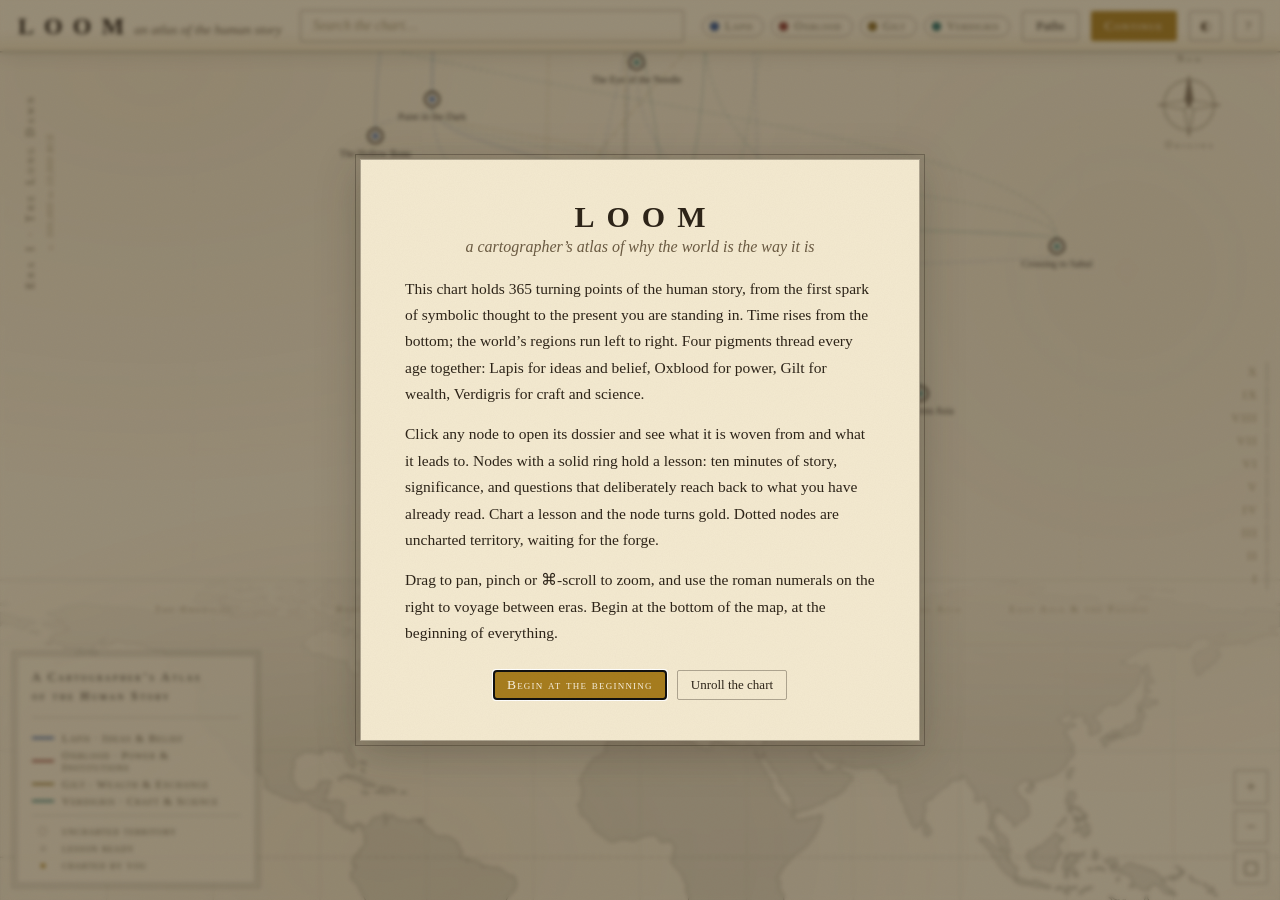
==== commit dfa03839: "feat: auto-deploy on push, Vercel analytics, and wider word bands Three changes Jason asked for.  De" ====
--- a/index.html
+++ b/index.html
@@ -91,5 +91,13 @@
   <script src="js/paths.js"></script>
   <script src="js/app.js"></script>
   <script src="js/boot.js"></script>
+
+  <!-- Vercel Web Analytics and Speed Insights. Served by the platform from the
+       site's own origin, so nothing is fetched from a third party and the
+       atlas keeps its no-dependency rule. Both 404 harmlessly when the page is
+       opened from file:// or any other host, which is why they are deferred
+       and last. -->
+  <script defer src="/_vercel/insights/script.js"></script>
+  <script defer src="/_vercel/speed-insights/script.js"></script>
 </body>
 </html>
--- a/styles.css
+++ b/styles.css
@@ -419,6 +419,77 @@
 .q-marks .btn.picked-yes { background: var(--th-craft); border-color: var(--th-craft); color: var(--paper); }
 .q-marks .btn.picked-no { background: var(--seal); border-color: var(--seal); color: var(--paper); }
 body.lamplight .q-marks .btn.picked-yes, body.lamplight .q-marks .btn.picked-no { color: #16110a; }
+
+/* ---------------- citations ---------------- */
+/* Markers live in the prose but stay invisible until the reader asks for them.
+   The numbered list at the foot of the lesson is always present. */
+.ev-row { display: flex; justify-content: center; margin: 4px 0 26px; }
+.ev-btn {
+  border: 1px solid var(--line-faint); background: transparent; cursor: pointer;
+  border-radius: 999px; padding: 5px 14px;
+  font-size: 11.5px; font-variant: small-caps; letter-spacing: 0.16em; color: var(--ink-faint);
+  transition: color 0.15s ease, border-color 0.15s ease;
+}
+.ev-btn::before { content: '✦ '; color: var(--gilt); }
+.ev-btn:hover { color: var(--ink-soft); border-color: var(--line); }
+.ev-btn[aria-pressed='true'] { color: var(--gilt); border-color: var(--gilt); }
+
+.cite-mark {
+  border: none; background: none; padding: 0; margin: 0 0 0 1px;
+  font-family: inherit; font-size: 0.62em; line-height: 1;
+  vertical-align: super; color: var(--gilt); cursor: pointer;
+  position: relative;
+}
+.cite-mark:hover { color: var(--gilt-bright); }
+/* the tap target is a fingertip; the glyph stays a superscript numeral, so this
+   pseudo-element grows the hit area without touching the line box */
+.cite-mark::before { content: ''; position: absolute; inset: -13px -9px -11px -9px; }
+/* expanding must not change the numeral's width, or the whole line reflows */
+.cite-mark[aria-expanded='true'] {
+  color: var(--gilt-bright); font-weight: 700;
+  text-decoration: underline; text-underline-offset: 2px;
+}
+/* the default read: no markers, no glosses, prose exactly as written */
+body:not(.evidence-on) .cite-mark,
+body:not(.evidence-on) .cite-gloss { display: none !important; }
+
+.cite-gloss {
+  font-size: 13.5px; line-height: 1.6; color: var(--ink-soft);
+  border-left: 2px solid var(--gilt); padding: 2px 0 2px 13px;
+  margin: -0.35em 0 1.15em 2px;
+}
+.cite-n { font-variant: small-caps; letter-spacing: 0.14em; color: var(--gilt); font-size: 12px; }
+.cite-label { color: var(--ink); }
+.cite-note { display: block; margin-top: 3px; font-style: italic; }
+.cite-links { display: block; margin-top: 5px; font-size: 12.5px; }
+.cite-sep { color: var(--ink-faint); margin: 0 7px; }
+.cite-gloss a, .cart-list a {
+  color: var(--ink); text-decoration-color: var(--gilt); text-decoration-thickness: 1px;
+  text-underline-offset: 3px;
+}
+.cite-gloss a:hover, .cart-list a:hover { color: var(--gilt); }
+a.cite-out::after { content: ' ↗'; font-size: 0.8em; color: var(--gilt); }
+@media (prefers-reduced-motion: no-preference) {
+  .cite-gloss { animation: gloss-in 0.22s ease; }
+}
+@keyframes gloss-in { from { opacity: 0; transform: translateY(-3px); } to { opacity: 1; transform: none; } }
+
+/* the sources apparatus, drawn as a chart legend rather than a bibliography */
+.cartouche {
+  border: 1px solid var(--line); outline: 1px solid var(--line); outline-offset: 3px;
+  background: color-mix(in srgb, var(--parchment) 55%, transparent);
+  padding: 18px 20px 16px;
+}
+.cart-h { font-variant: small-caps; letter-spacing: 0.22em; font-size: 11.5px; color: var(--gilt); text-align: center; }
+.cart-rule { height: 1px; background: var(--line-faint); margin: 11px 0 14px; }
+.cart-list { list-style: none; display: grid; gap: 13px; }
+.cart-list li { display: grid; grid-template-columns: 24px 1fr; font-size: 13.5px; line-height: 1.58; color: var(--ink-soft); }
+.cart-n { color: var(--gilt); font-variant: small-caps; letter-spacing: 0.1em; font-size: 12.5px; }
+.cart-kind {
+  font-size: 10px; font-variant: small-caps; letter-spacing: 0.13em; color: var(--ink-faint);
+  border: 1px solid var(--line-faint); border-radius: 999px; padding: 1px 7px; margin-left: 7px;
+  white-space: nowrap;
+}
 
 .deeper { list-style: none; }
 .deeper li { font-size: 15px; line-height: 1.6; margin-bottom: 9px; padding-left: 20px; position: relative; color: var(--ink-soft); }
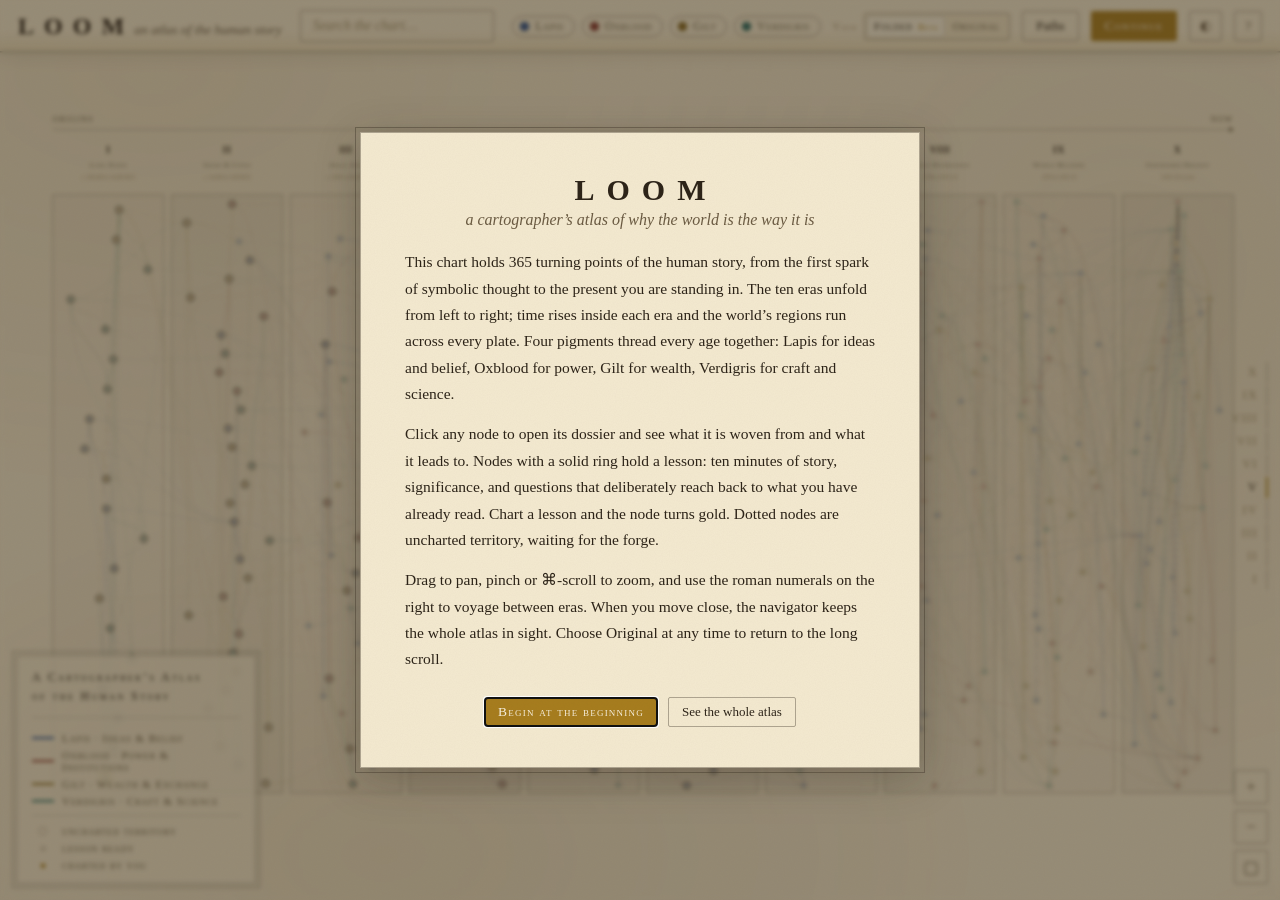
==== commit ac15d5e0: "docs: land CLAUDE.md under the 200-line cap Co-Authored-By: Claude Fable 5 <noreply@anthropic.com>" ====
--- a/index.html
+++ b/index.html
@@ -22,6 +22,15 @@
       <div id="thread-chips" title="Filter by thread"></div>
       <span id="progress" class="bar-progress" role="status" aria-live="polite" aria-atomic="true"></span>
       <span id="streak" class="bar-streak" hidden></span>
+      <div id="atlas-view-control" class="atlas-view-control" role="group" aria-label="Atlas layout">
+        <span class="atlas-view-label">View</span>
+        <div id="atlas-view-toggle" class="atlas-view-toggle" role="radiogroup" aria-label="Choose an atlas layout">
+          <button id="folded-atlas-btn" class="atlas-view-btn is-active" type="button" role="radio" aria-checked="true" data-atlas-view="folded">
+            Folded <span class="atlas-beta">Beta</span>
+          </button>
+          <button id="original-chart-btn" class="atlas-view-btn" type="button" role="radio" aria-checked="false" data-atlas-view="original">Original</button>
+        </div>
+      </div>
       <button id="paths-btn" class="btn" title="Other ways through the chart">Paths</button>
       <button id="continue-btn" class="btn btn-gilt">Continue</button>
       <button id="lamp-btn" class="btn btn-ghost" title="Turn on lamplight mode" aria-label="Turn on lamplight mode" aria-pressed="false">◐</button>
@@ -45,6 +54,23 @@
       <span class="compass-now">Now</span>
       <span class="compass-origins">Origins</span>
     </div>
+
+    <aside id="navigator-overlay" class="navigator-overlay" aria-labelledby="navigator-title" data-navigator-state="inactive" hidden>
+      <div class="navigator-head">
+        <div>
+          <span class="navigator-kicker">Your place in the whole</span>
+          <h2 id="navigator-title">Atlas navigator</h2>
+        </div>
+        <button id="navigator-dismiss" class="navigator-dismiss" type="button" aria-label="Hide atlas navigator" title="Hide atlas navigator">×</button>
+      </div>
+      <div id="navigator-frame" class="navigator-frame">
+        <svg id="navigator-map" role="application" aria-label="Overview of the complete Loom chart" aria-describedby="navigator-hint" viewBox="0 0 1000 1600" preserveAspectRatio="xMidYMid meet">
+          <g id="navigator-content"></g>
+          <rect id="navigator-viewport" class="navigator-viewport" x="0" y="0" width="1000" height="1600"></rect>
+        </svg>
+      </div>
+      <p id="navigator-hint" class="navigator-hint">Drag the frame or use the Arrow keys to travel the atlas</p>
+    </aside>
 
     <div id="cartouche">
       <div class="cart-title">A Cartographer’s Atlas<br/>of the Human Story</div>
--- a/styles.css
+++ b/styles.css
@@ -119,6 +119,29 @@
   cursor: default;
 }
 
+.atlas-view-control { display: flex; align-items: center; gap: 6px; white-space: nowrap; }
+.atlas-view-label {
+  color: var(--ink-faint); font-size: 10px; font-variant: small-caps;
+  letter-spacing: 0.12em;
+}
+.atlas-view-toggle {
+  display: flex; padding: 2px; border: 1px solid var(--line);
+  background: color-mix(in srgb, var(--parchment-deep) 48%, transparent); border-radius: 3px;
+}
+.atlas-view-btn {
+  appearance: none; border: 0; border-radius: 2px; background: transparent;
+  color: var(--ink-soft); cursor: pointer; font-family: inherit; font-size: 11px;
+  font-variant: small-caps; letter-spacing: 0.08em; line-height: 1; padding: 5px 7px;
+  transition: background 0.15s ease, color 0.15s ease, box-shadow 0.15s ease;
+}
+.atlas-view-btn:hover { color: var(--ink); }
+.atlas-view-btn:focus-visible { outline: 1px solid var(--gilt); outline-offset: 1px; }
+.atlas-view-btn.is-active,
+.atlas-view-btn[aria-checked="true"] {
+  background: var(--card); color: var(--ink); box-shadow: inset 0 0 0 1px var(--line-faint);
+}
+.atlas-beta { color: var(--gilt); font-size: 8.5px; letter-spacing: 0.1em; margin-left: 2px; }
+
 #thread-chips { display: flex; gap: 7px; }
 .chip {
   display: flex; align-items: center; gap: 6px;
@@ -176,7 +199,7 @@
 .meridian { stroke: var(--line-faint); stroke-width: 1; stroke-dasharray: 1 7; }
 .meridian-label { fill: var(--ink-faint); font-variant: small-caps; letter-spacing: 0.26em; font-size: 11.5px; text-anchor: middle; }
 
-.wire { fill: none; stroke: var(--c, var(--ink-faint)); stroke-width: 1.3; opacity: 0.34; transition: opacity 0.25s ease, stroke-width 0.25s ease; }
+.wire { fill: none; stroke: var(--c, var(--ink-faint)); stroke-width: 1.3; opacity: 0.34; pointer-events: none; transition: opacity 0.25s ease, stroke-width 0.25s ease; }
 .wire.t-echoes { stroke-dasharray: 5 4; }
 .wire.t-collides { stroke-dasharray: 8 3 2 3; }
 
@@ -224,6 +247,64 @@
 #chart.pathed .wire:not(.on-path) { opacity: 0.03; }
 #chart.pathed .wire.on-path { opacity: 0.9; stroke-width: 2.1; }
 
+/* folded beta: the same 365 nodes and 802 wires, refolded into ten adjacent
+   era plates. Time rises within each plate and geography stays left to right. */
+.folded-time-axis { stroke: var(--line); stroke-width: 1; }
+.folded-arrow { fill: var(--ink-soft); }
+.folded-end {
+  fill: var(--ink-soft); font-size: 10px; font-variant: small-caps;
+  letter-spacing: 0.18em;
+}
+.era-click { fill: transparent; cursor: zoom-in; }
+.era-click:focus { outline: none; stroke: var(--gilt); stroke-width: 2; }
+.folded-plate {
+  fill: var(--ink); fill-opacity: 0.018; stroke: var(--line); stroke-width: 1;
+  pointer-events: none;
+}
+.folded-plate.alt { fill-opacity: 0.045; }
+.folded-era-num { fill: var(--ink); font-size: 12px; font-weight: 600; letter-spacing: 0.08em; pointer-events: none; }
+.folded-era-label {
+  fill: var(--ink-soft); font-size: 8.5px; font-variant: small-caps;
+  letter-spacing: 0.07em; pointer-events: none;
+}
+.folded-era-span { fill: var(--ink-faint); font-size: 6.6px; font-style: italic; pointer-events: none; }
+.folded-meridian {
+  stroke: var(--line-faint); stroke-width: 0.65; stroke-dasharray: 1 5;
+  pointer-events: none;
+}
+#chart.folded .wire { stroke-width: 0.72; opacity: 0.25; }
+#chart.folded .wire.cross-era { stroke-width: 0.62; opacity: 0.17; }
+#chart.folded .node .core { stroke-width: 0.95; }
+#chart.folded .node.seed .core { stroke-width: 0.75; stroke-dasharray: 1.5 1.5; }
+#chart.folded .node.written .core { stroke-width: 1.2; }
+#chart.folded .node.read .core { stroke-width: 1.2; }
+#chart.folded .node .label {
+  font-size: 6.4px; stroke-width: 1.55px; paint-order: stroke;
+}
+#chart.folded .node.selected .core { stroke-width: 1.8; }
+#chart.folded .node.next .halo { animation-name: breathe-folded; }
+@keyframes breathe-folded {
+  0%, 100% { stroke-width: 1.1; r: 7.5; opacity: 0.9; }
+  50% { stroke-width: 0.55; r: 10; opacity: 0.25; }
+}
+#chart.folded.overview .node .label { display: none; }
+#chart.folded.overview .node .hit { r: 7px; pointer-events: all; }
+#chart.folded.overview .wire { stroke-width: 0.9; }
+#chart.folded.overview .wire.cross-era { stroke-width: 0.72; }
+#chart.folded:not(.overview)[data-era="1"] .node:not(.era-1) .label,
+#chart.folded:not(.overview)[data-era="2"] .node:not(.era-2) .label,
+#chart.folded:not(.overview)[data-era="3"] .node:not(.era-3) .label,
+#chart.folded:not(.overview)[data-era="4"] .node:not(.era-4) .label,
+#chart.folded:not(.overview)[data-era="5"] .node:not(.era-5) .label,
+#chart.folded:not(.overview)[data-era="6"] .node:not(.era-6) .label,
+#chart.folded:not(.overview)[data-era="7"] .node:not(.era-7) .label,
+#chart.folded:not(.overview)[data-era="8"] .node:not(.era-8) .label,
+#chart.folded:not(.overview)[data-era="9"] .node:not(.era-9) .label,
+#chart.folded:not(.overview)[data-era="10"] .node:not(.era-10) .label { display: none; }
+#chart.folded.focused .wire.lit { stroke-width: 1.25; }
+#chart.folded.pathed .wire.on-path { stroke-width: 1.2; }
+body.folded-atlas #compass { display: none; }
+
 #path-bar {
   position: absolute; left: 50%; bottom: 18px; transform: translateX(-50%); z-index: 18;
   display: flex; align-items: center; gap: 12px;
@@ -306,6 +387,53 @@
 .leg-dot { width: 10px; height: 10px; border-radius: 50%; flex: none; }
 .leg-name { font-variant: small-caps; letter-spacing: 0.09em; }
 .leg-sep { height: 1px; background: var(--line-faint); margin: 3px 0; }
+
+/* A movable key for the folded atlas. The map code fills its SVG only while
+   the main chart is zoomed in, so the overview never competes with the chart
+   when the whole story is already in view. */
+.navigator-overlay {
+  position: absolute; left: 16px; bottom: 16px; z-index: 16; width: 218px;
+  padding: 10px; border: 1px solid var(--line); outline: 1px solid var(--line);
+  outline-offset: 3px; background: color-mix(in srgb, var(--parchment) 88%, transparent);
+  box-shadow: var(--shadow); backdrop-filter: blur(3px);
+}
+.navigator-head { display: flex; align-items: flex-start; justify-content: space-between; gap: 8px; }
+.navigator-kicker {
+  display: block; color: var(--ink-faint); font-size: 9px; font-variant: small-caps;
+  letter-spacing: 0.15em; line-height: 1.2;
+}
+.navigator-head h2 {
+  margin-top: 2px; font-size: 12px; font-variant: small-caps; font-weight: 600;
+  letter-spacing: 0.15em; line-height: 1.2;
+}
+.navigator-dismiss {
+  flex: none; width: 22px; height: 22px; padding: 0; border: 0; border-radius: 50%;
+  background: transparent; color: var(--ink-faint); cursor: pointer; font-family: inherit;
+  font-size: 19px; line-height: 18px;
+}
+.navigator-dismiss:hover, .navigator-dismiss:focus-visible { color: var(--ink); background: var(--parchment-deep); }
+.navigator-dismiss:focus-visible { outline: 1px solid var(--gilt); outline-offset: 1px; }
+.navigator-frame {
+  position: relative; height: 112px; margin-top: 8px; overflow: hidden;
+  border: 1px solid var(--line-faint); background: var(--parchment-deep);
+}
+#navigator-map { display: block; width: 100%; height: 100%; }
+.navigator-viewport {
+  fill: color-mix(in srgb, var(--gilt) 16%, transparent); stroke: var(--gilt);
+  stroke-width: 2; vector-effect: non-scaling-stroke; pointer-events: all; cursor: move;
+}
+.navigator-plate { fill: var(--ink); fill-opacity: 0.025; stroke: var(--line); stroke-width: 2; }
+.navigator-plate.alt { fill-opacity: 0.06; }
+.navigator-wire {
+  fill: none; stroke: var(--c, var(--ink-faint)); stroke-width: 2.2;
+  opacity: 0.22; pointer-events: none;
+}
+.navigator-node { fill: var(--parchment); stroke: var(--c, var(--ink)); stroke-width: 2.4; pointer-events: none; }
+#navigator-map { cursor: crosshair; touch-action: none; }
+#navigator-map:focus-visible { outline: 1px solid var(--gilt); outline-offset: -2px; }
+.navigator-hint { margin-top: 6px; color: var(--ink-soft); font-size: 10px; font-style: italic; line-height: 1.2; }
+/* Keep the cartouche available as a separate legend when the navigator wakes. */
+#navigator-overlay:not([hidden]) + #cartouche { bottom: 194px; }
 
 #zoom-tools { position: absolute; right: 12px; bottom: 16px; z-index: 15; display: flex; flex-direction: column; gap: 6px; }
 #zoom-tools .btn { width: 34px; height: 34px; padding: 0; font-size: 17px; background: color-mix(in srgb, var(--parchment) 82%, transparent); }
@@ -539,7 +667,7 @@
 .intro-actions { display: flex; gap: 10px; justify-content: center; margin-top: 24px; flex-wrap: wrap; }
 
 /* ---------------- responsive ---------------- */
-@media (max-width: 1360px) {
+@media (max-width: 1580px) {
   /* the longest header text; dropping it first keeps the search box usable
      instead of letting flex crush it to its 31px minimum */
   .bar-progress { display: none; }
@@ -547,6 +675,10 @@
 
 @media (max-width: 900px) {
   .bar-sub, #cartouche, #compass { display: none; }
+  .atlas-view-label { display: none; }
+  .navigator-overlay {
+    left: 12px; bottom: 12px; width: min(218px, calc(100vw - 90px));
+  }
   #dossier { left: 12px; width: auto; top: auto; height: 62vh; height: 62dvh; }
   /* 16px stops iOS Safari from zooming the page into a focused input */
   #search { font-size: 16px; }
@@ -570,6 +702,13 @@
   .chip { font-size: 0; gap: 0; padding: 5px; }
   .chip .dot { width: 10px; height: 10px; }
   .btn { padding: 6px 10px; }
+  .atlas-view-control { gap: 0; }
+  .atlas-view-btn { padding: 6px; }
+  .navigator-overlay {
+    left: 8px; bottom: max(8px, env(safe-area-inset-bottom)); width: min(200px, calc(100vw - 78px));
+  }
+  .navigator-frame { height: 94px; }
+  .navigator-hint { display: none; }
   #dossier {
     left: 8px; right: 8px; bottom: max(8px, env(safe-area-inset-bottom));
     height: 68vh; height: 68dvh; padding: 20px 18px 24px;
@@ -608,6 +747,9 @@
 /* ---------------- touch ergonomics ---------------- */
 /* Sized for fingers, not cursors; fine-pointer layouts are untouched. */
 @media (pointer: coarse) {
+  #chart.folded.overview .node .hit { pointer-events: none; }
+  .atlas-view-btn { min-height: 36px; padding: 8px; }
+  .navigator-dismiss { width: 36px; height: 36px; font-size: 22px; line-height: 34px; }
   .rail-era { padding: 8px 10px; }
   #zoom-tools { gap: 8px; }
   #zoom-tools .btn { width: 42px; height: 42px; font-size: 19px; }
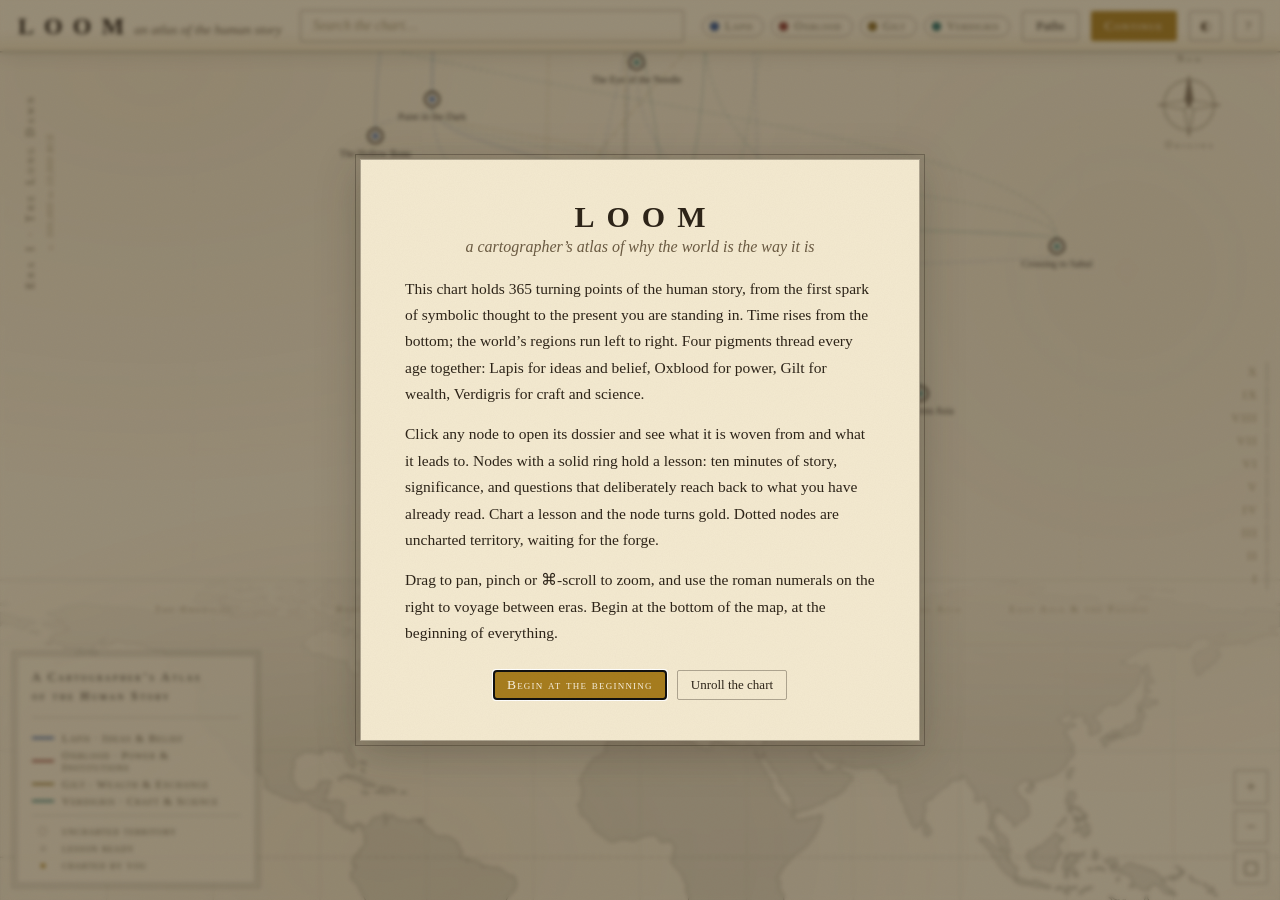
==== commit f07633d8: "revert: unpublish the Folded atlas beta committed by mistake The previous commit used git commit -a," ====
--- a/index.html
+++ b/index.html
@@ -22,15 +22,6 @@
       <div id="thread-chips" title="Filter by thread"></div>
       <span id="progress" class="bar-progress" role="status" aria-live="polite" aria-atomic="true"></span>
       <span id="streak" class="bar-streak" hidden></span>
-      <div id="atlas-view-control" class="atlas-view-control" role="group" aria-label="Atlas layout">
-        <span class="atlas-view-label">View</span>
-        <div id="atlas-view-toggle" class="atlas-view-toggle" role="radiogroup" aria-label="Choose an atlas layout">
-          <button id="folded-atlas-btn" class="atlas-view-btn is-active" type="button" role="radio" aria-checked="true" data-atlas-view="folded">
-            Folded <span class="atlas-beta">Beta</span>
-          </button>
-          <button id="original-chart-btn" class="atlas-view-btn" type="button" role="radio" aria-checked="false" data-atlas-view="original">Original</button>
-        </div>
-      </div>
       <button id="paths-btn" class="btn" title="Other ways through the chart">Paths</button>
       <button id="continue-btn" class="btn btn-gilt">Continue</button>
       <button id="lamp-btn" class="btn btn-ghost" title="Turn on lamplight mode" aria-label="Turn on lamplight mode" aria-pressed="false">◐</button>
@@ -54,23 +45,6 @@
       <span class="compass-now">Now</span>
       <span class="compass-origins">Origins</span>
     </div>
-
-    <aside id="navigator-overlay" class="navigator-overlay" aria-labelledby="navigator-title" data-navigator-state="inactive" hidden>
-      <div class="navigator-head">
-        <div>
-          <span class="navigator-kicker">Your place in the whole</span>
-          <h2 id="navigator-title">Atlas navigator</h2>
-        </div>
-        <button id="navigator-dismiss" class="navigator-dismiss" type="button" aria-label="Hide atlas navigator" title="Hide atlas navigator">×</button>
-      </div>
-      <div id="navigator-frame" class="navigator-frame">
-        <svg id="navigator-map" role="application" aria-label="Overview of the complete Loom chart" aria-describedby="navigator-hint" viewBox="0 0 1000 1600" preserveAspectRatio="xMidYMid meet">
-          <g id="navigator-content"></g>
-          <rect id="navigator-viewport" class="navigator-viewport" x="0" y="0" width="1000" height="1600"></rect>
-        </svg>
-      </div>
-      <p id="navigator-hint" class="navigator-hint">Drag the frame or use the Arrow keys to travel the atlas</p>
-    </aside>
 
     <div id="cartouche">
       <div class="cart-title">A Cartographer’s Atlas<br/>of the Human Story</div>
--- a/styles.css
+++ b/styles.css
@@ -119,29 +119,6 @@
   cursor: default;
 }
 
-.atlas-view-control { display: flex; align-items: center; gap: 6px; white-space: nowrap; }
-.atlas-view-label {
-  color: var(--ink-faint); font-size: 10px; font-variant: small-caps;
-  letter-spacing: 0.12em;
-}
-.atlas-view-toggle {
-  display: flex; padding: 2px; border: 1px solid var(--line);
-  background: color-mix(in srgb, var(--parchment-deep) 48%, transparent); border-radius: 3px;
-}
-.atlas-view-btn {
-  appearance: none; border: 0; border-radius: 2px; background: transparent;
-  color: var(--ink-soft); cursor: pointer; font-family: inherit; font-size: 11px;
-  font-variant: small-caps; letter-spacing: 0.08em; line-height: 1; padding: 5px 7px;
-  transition: background 0.15s ease, color 0.15s ease, box-shadow 0.15s ease;
-}
-.atlas-view-btn:hover { color: var(--ink); }
-.atlas-view-btn:focus-visible { outline: 1px solid var(--gilt); outline-offset: 1px; }
-.atlas-view-btn.is-active,
-.atlas-view-btn[aria-checked="true"] {
-  background: var(--card); color: var(--ink); box-shadow: inset 0 0 0 1px var(--line-faint);
-}
-.atlas-beta { color: var(--gilt); font-size: 8.5px; letter-spacing: 0.1em; margin-left: 2px; }
-
 #thread-chips { display: flex; gap: 7px; }
 .chip {
   display: flex; align-items: center; gap: 6px;
@@ -199,7 +176,7 @@
 .meridian { stroke: var(--line-faint); stroke-width: 1; stroke-dasharray: 1 7; }
 .meridian-label { fill: var(--ink-faint); font-variant: small-caps; letter-spacing: 0.26em; font-size: 11.5px; text-anchor: middle; }
 
-.wire { fill: none; stroke: var(--c, var(--ink-faint)); stroke-width: 1.3; opacity: 0.34; pointer-events: none; transition: opacity 0.25s ease, stroke-width 0.25s ease; }
+.wire { fill: none; stroke: var(--c, var(--ink-faint)); stroke-width: 1.3; opacity: 0.34; transition: opacity 0.25s ease, stroke-width 0.25s ease; }
 .wire.t-echoes { stroke-dasharray: 5 4; }
 .wire.t-collides { stroke-dasharray: 8 3 2 3; }
 
@@ -247,64 +224,6 @@
 #chart.pathed .wire:not(.on-path) { opacity: 0.03; }
 #chart.pathed .wire.on-path { opacity: 0.9; stroke-width: 2.1; }
 
-/* folded beta: the same 365 nodes and 802 wires, refolded into ten adjacent
-   era plates. Time rises within each plate and geography stays left to right. */
-.folded-time-axis { stroke: var(--line); stroke-width: 1; }
-.folded-arrow { fill: var(--ink-soft); }
-.folded-end {
-  fill: var(--ink-soft); font-size: 10px; font-variant: small-caps;
-  letter-spacing: 0.18em;
-}
-.era-click { fill: transparent; cursor: zoom-in; }
-.era-click:focus { outline: none; stroke: var(--gilt); stroke-width: 2; }
-.folded-plate {
-  fill: var(--ink); fill-opacity: 0.018; stroke: var(--line); stroke-width: 1;
-  pointer-events: none;
-}
-.folded-plate.alt { fill-opacity: 0.045; }
-.folded-era-num { fill: var(--ink); font-size: 12px; font-weight: 600; letter-spacing: 0.08em; pointer-events: none; }
-.folded-era-label {
-  fill: var(--ink-soft); font-size: 8.5px; font-variant: small-caps;
-  letter-spacing: 0.07em; pointer-events: none;
-}
-.folded-era-span { fill: var(--ink-faint); font-size: 6.6px; font-style: italic; pointer-events: none; }
-.folded-meridian {
-  stroke: var(--line-faint); stroke-width: 0.65; stroke-dasharray: 1 5;
-  pointer-events: none;
-}
-#chart.folded .wire { stroke-width: 0.72; opacity: 0.25; }
-#chart.folded .wire.cross-era { stroke-width: 0.62; opacity: 0.17; }
-#chart.folded .node .core { stroke-width: 0.95; }
-#chart.folded .node.seed .core { stroke-width: 0.75; stroke-dasharray: 1.5 1.5; }
-#chart.folded .node.written .core { stroke-width: 1.2; }
-#chart.folded .node.read .core { stroke-width: 1.2; }
-#chart.folded .node .label {
-  font-size: 6.4px; stroke-width: 1.55px; paint-order: stroke;
-}
-#chart.folded .node.selected .core { stroke-width: 1.8; }
-#chart.folded .node.next .halo { animation-name: breathe-folded; }
-@keyframes breathe-folded {
-  0%, 100% { stroke-width: 1.1; r: 7.5; opacity: 0.9; }
-  50% { stroke-width: 0.55; r: 10; opacity: 0.25; }
-}
-#chart.folded.overview .node .label { display: none; }
-#chart.folded.overview .node .hit { r: 7px; pointer-events: all; }
-#chart.folded.overview .wire { stroke-width: 0.9; }
-#chart.folded.overview .wire.cross-era { stroke-width: 0.72; }
-#chart.folded:not(.overview)[data-era="1"] .node:not(.era-1) .label,
-#chart.folded:not(.overview)[data-era="2"] .node:not(.era-2) .label,
-#chart.folded:not(.overview)[data-era="3"] .node:not(.era-3) .label,
-#chart.folded:not(.overview)[data-era="4"] .node:not(.era-4) .label,
-#chart.folded:not(.overview)[data-era="5"] .node:not(.era-5) .label,
-#chart.folded:not(.overview)[data-era="6"] .node:not(.era-6) .label,
-#chart.folded:not(.overview)[data-era="7"] .node:not(.era-7) .label,
-#chart.folded:not(.overview)[data-era="8"] .node:not(.era-8) .label,
-#chart.folded:not(.overview)[data-era="9"] .node:not(.era-9) .label,
-#chart.folded:not(.overview)[data-era="10"] .node:not(.era-10) .label { display: none; }
-#chart.folded.focused .wire.lit { stroke-width: 1.25; }
-#chart.folded.pathed .wire.on-path { stroke-width: 1.2; }
-body.folded-atlas #compass { display: none; }
-
 #path-bar {
   position: absolute; left: 50%; bottom: 18px; transform: translateX(-50%); z-index: 18;
   display: flex; align-items: center; gap: 12px;
@@ -387,53 +306,6 @@
 .leg-dot { width: 10px; height: 10px; border-radius: 50%; flex: none; }
 .leg-name { font-variant: small-caps; letter-spacing: 0.09em; }
 .leg-sep { height: 1px; background: var(--line-faint); margin: 3px 0; }
-
-/* A movable key for the folded atlas. The map code fills its SVG only while
-   the main chart is zoomed in, so the overview never competes with the chart
-   when the whole story is already in view. */
-.navigator-overlay {
-  position: absolute; left: 16px; bottom: 16px; z-index: 16; width: 218px;
-  padding: 10px; border: 1px solid var(--line); outline: 1px solid var(--line);
-  outline-offset: 3px; background: color-mix(in srgb, var(--parchment) 88%, transparent);
-  box-shadow: var(--shadow); backdrop-filter: blur(3px);
-}
-.navigator-head { display: flex; align-items: flex-start; justify-content: space-between; gap: 8px; }
-.navigator-kicker {
-  display: block; color: var(--ink-faint); font-size: 9px; font-variant: small-caps;
-  letter-spacing: 0.15em; line-height: 1.2;
-}
-.navigator-head h2 {
-  margin-top: 2px; font-size: 12px; font-variant: small-caps; font-weight: 600;
-  letter-spacing: 0.15em; line-height: 1.2;
-}
-.navigator-dismiss {
-  flex: none; width: 22px; height: 22px; padding: 0; border: 0; border-radius: 50%;
-  background: transparent; color: var(--ink-faint); cursor: pointer; font-family: inherit;
-  font-size: 19px; line-height: 18px;
-}
-.navigator-dismiss:hover, .navigator-dismiss:focus-visible { color: var(--ink); background: var(--parchment-deep); }
-.navigator-dismiss:focus-visible { outline: 1px solid var(--gilt); outline-offset: 1px; }
-.navigator-frame {
-  position: relative; height: 112px; margin-top: 8px; overflow: hidden;
-  border: 1px solid var(--line-faint); background: var(--parchment-deep);
-}
-#navigator-map { display: block; width: 100%; height: 100%; }
-.navigator-viewport {
-  fill: color-mix(in srgb, var(--gilt) 16%, transparent); stroke: var(--gilt);
-  stroke-width: 2; vector-effect: non-scaling-stroke; pointer-events: all; cursor: move;
-}
-.navigator-plate { fill: var(--ink); fill-opacity: 0.025; stroke: var(--line); stroke-width: 2; }
-.navigator-plate.alt { fill-opacity: 0.06; }
-.navigator-wire {
-  fill: none; stroke: var(--c, var(--ink-faint)); stroke-width: 2.2;
-  opacity: 0.22; pointer-events: none;
-}
-.navigator-node { fill: var(--parchment); stroke: var(--c, var(--ink)); stroke-width: 2.4; pointer-events: none; }
-#navigator-map { cursor: crosshair; touch-action: none; }
-#navigator-map:focus-visible { outline: 1px solid var(--gilt); outline-offset: -2px; }
-.navigator-hint { margin-top: 6px; color: var(--ink-soft); font-size: 10px; font-style: italic; line-height: 1.2; }
-/* Keep the cartouche available as a separate legend when the navigator wakes. */
-#navigator-overlay:not([hidden]) + #cartouche { bottom: 194px; }
 
 #zoom-tools { position: absolute; right: 12px; bottom: 16px; z-index: 15; display: flex; flex-direction: column; gap: 6px; }
 #zoom-tools .btn { width: 34px; height: 34px; padding: 0; font-size: 17px; background: color-mix(in srgb, var(--parchment) 82%, transparent); }
@@ -667,7 +539,7 @@
 .intro-actions { display: flex; gap: 10px; justify-content: center; margin-top: 24px; flex-wrap: wrap; }
 
 /* ---------------- responsive ---------------- */
-@media (max-width: 1580px) {
+@media (max-width: 1360px) {
   /* the longest header text; dropping it first keeps the search box usable
      instead of letting flex crush it to its 31px minimum */
   .bar-progress { display: none; }
@@ -675,10 +547,6 @@
 
 @media (max-width: 900px) {
   .bar-sub, #cartouche, #compass { display: none; }
-  .atlas-view-label { display: none; }
-  .navigator-overlay {
-    left: 12px; bottom: 12px; width: min(218px, calc(100vw - 90px));
-  }
   #dossier { left: 12px; width: auto; top: auto; height: 62vh; height: 62dvh; }
   /* 16px stops iOS Safari from zooming the page into a focused input */
   #search { font-size: 16px; }
@@ -702,13 +570,6 @@
   .chip { font-size: 0; gap: 0; padding: 5px; }
   .chip .dot { width: 10px; height: 10px; }
   .btn { padding: 6px 10px; }
-  .atlas-view-control { gap: 0; }
-  .atlas-view-btn { padding: 6px; }
-  .navigator-overlay {
-    left: 8px; bottom: max(8px, env(safe-area-inset-bottom)); width: min(200px, calc(100vw - 78px));
-  }
-  .navigator-frame { height: 94px; }
-  .navigator-hint { display: none; }
   #dossier {
     left: 8px; right: 8px; bottom: max(8px, env(safe-area-inset-bottom));
     height: 68vh; height: 68dvh; padding: 20px 18px 24px;
@@ -747,9 +608,6 @@
 /* ---------------- touch ergonomics ---------------- */
 /* Sized for fingers, not cursors; fine-pointer layouts are untouched. */
 @media (pointer: coarse) {
-  #chart.folded.overview .node .hit { pointer-events: none; }
-  .atlas-view-btn { min-height: 36px; padding: 8px; }
-  .navigator-dismiss { width: 36px; height: 36px; font-size: 22px; line-height: 34px; }
   .rail-era { padding: 8px 10px; }
   #zoom-tools { gap: 8px; }
   #zoom-tools .btn { width: 42px; height: 42px; font-size: 19px; }
